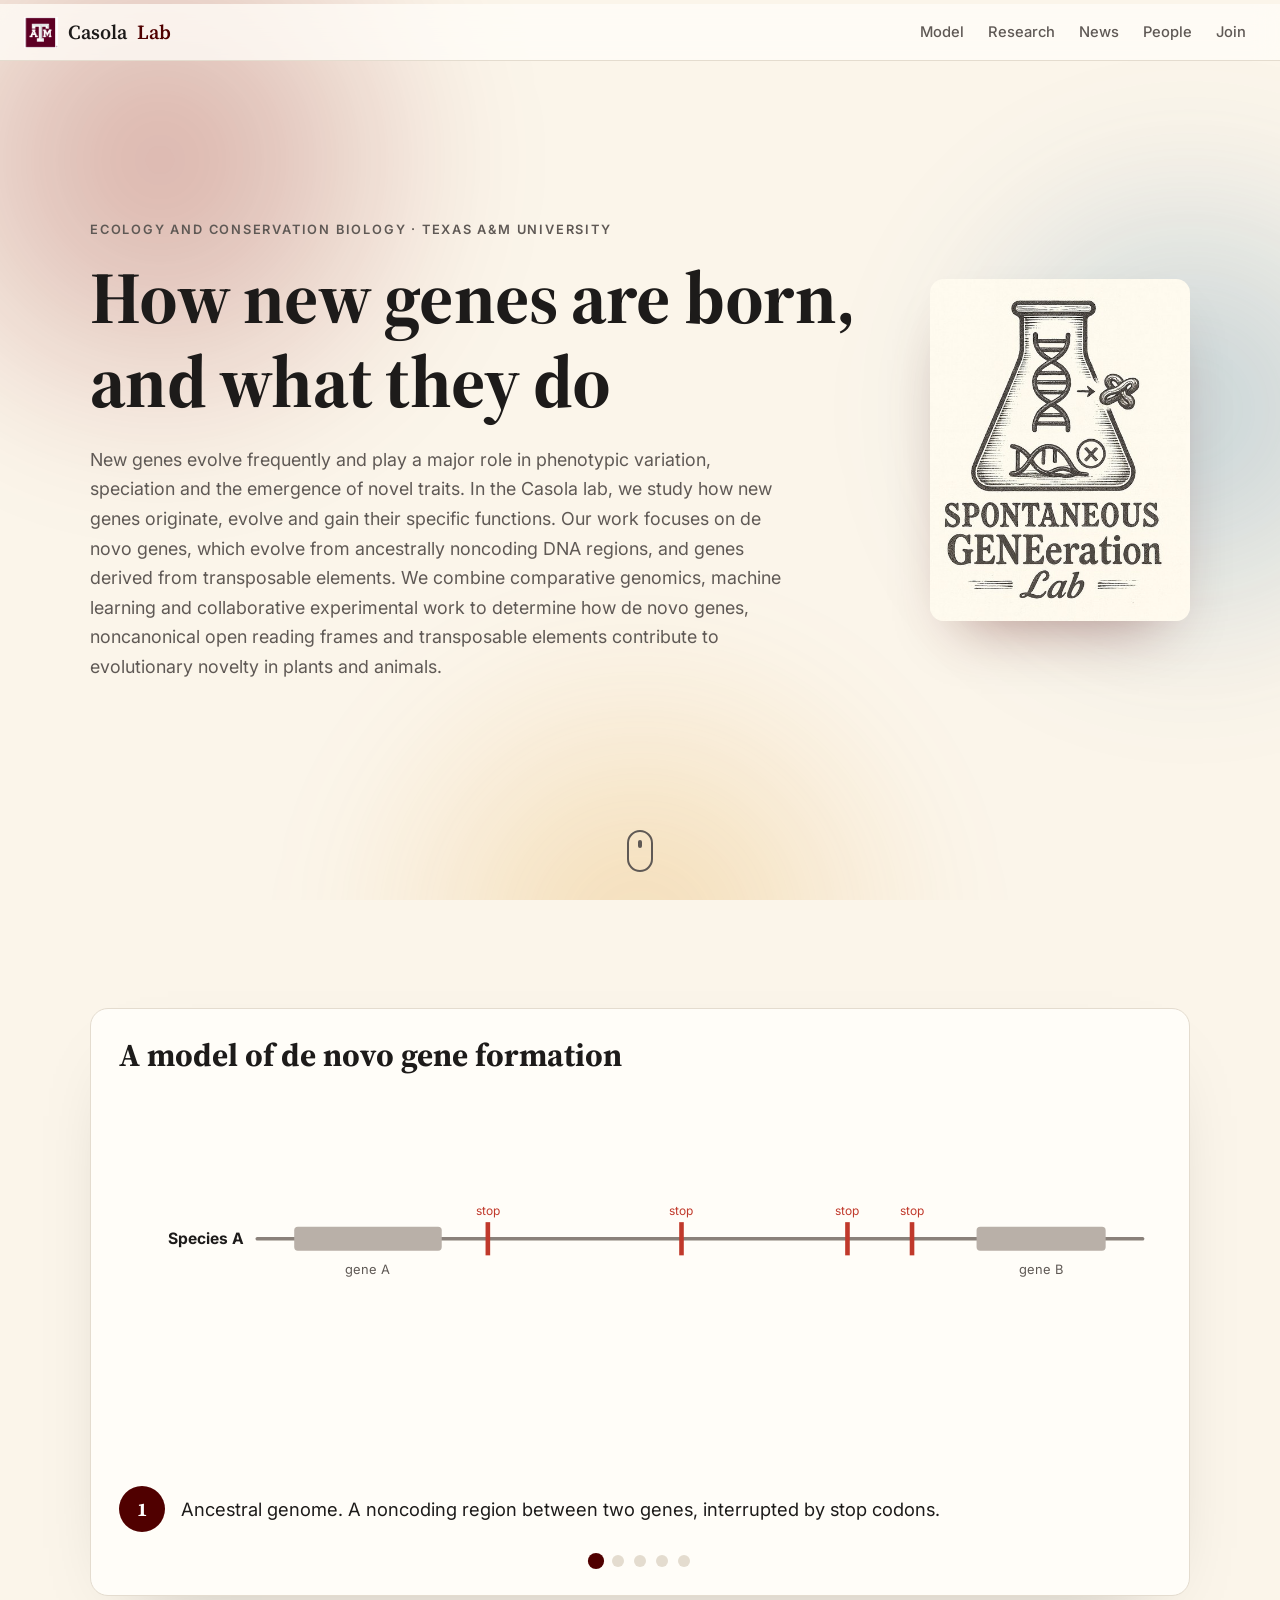
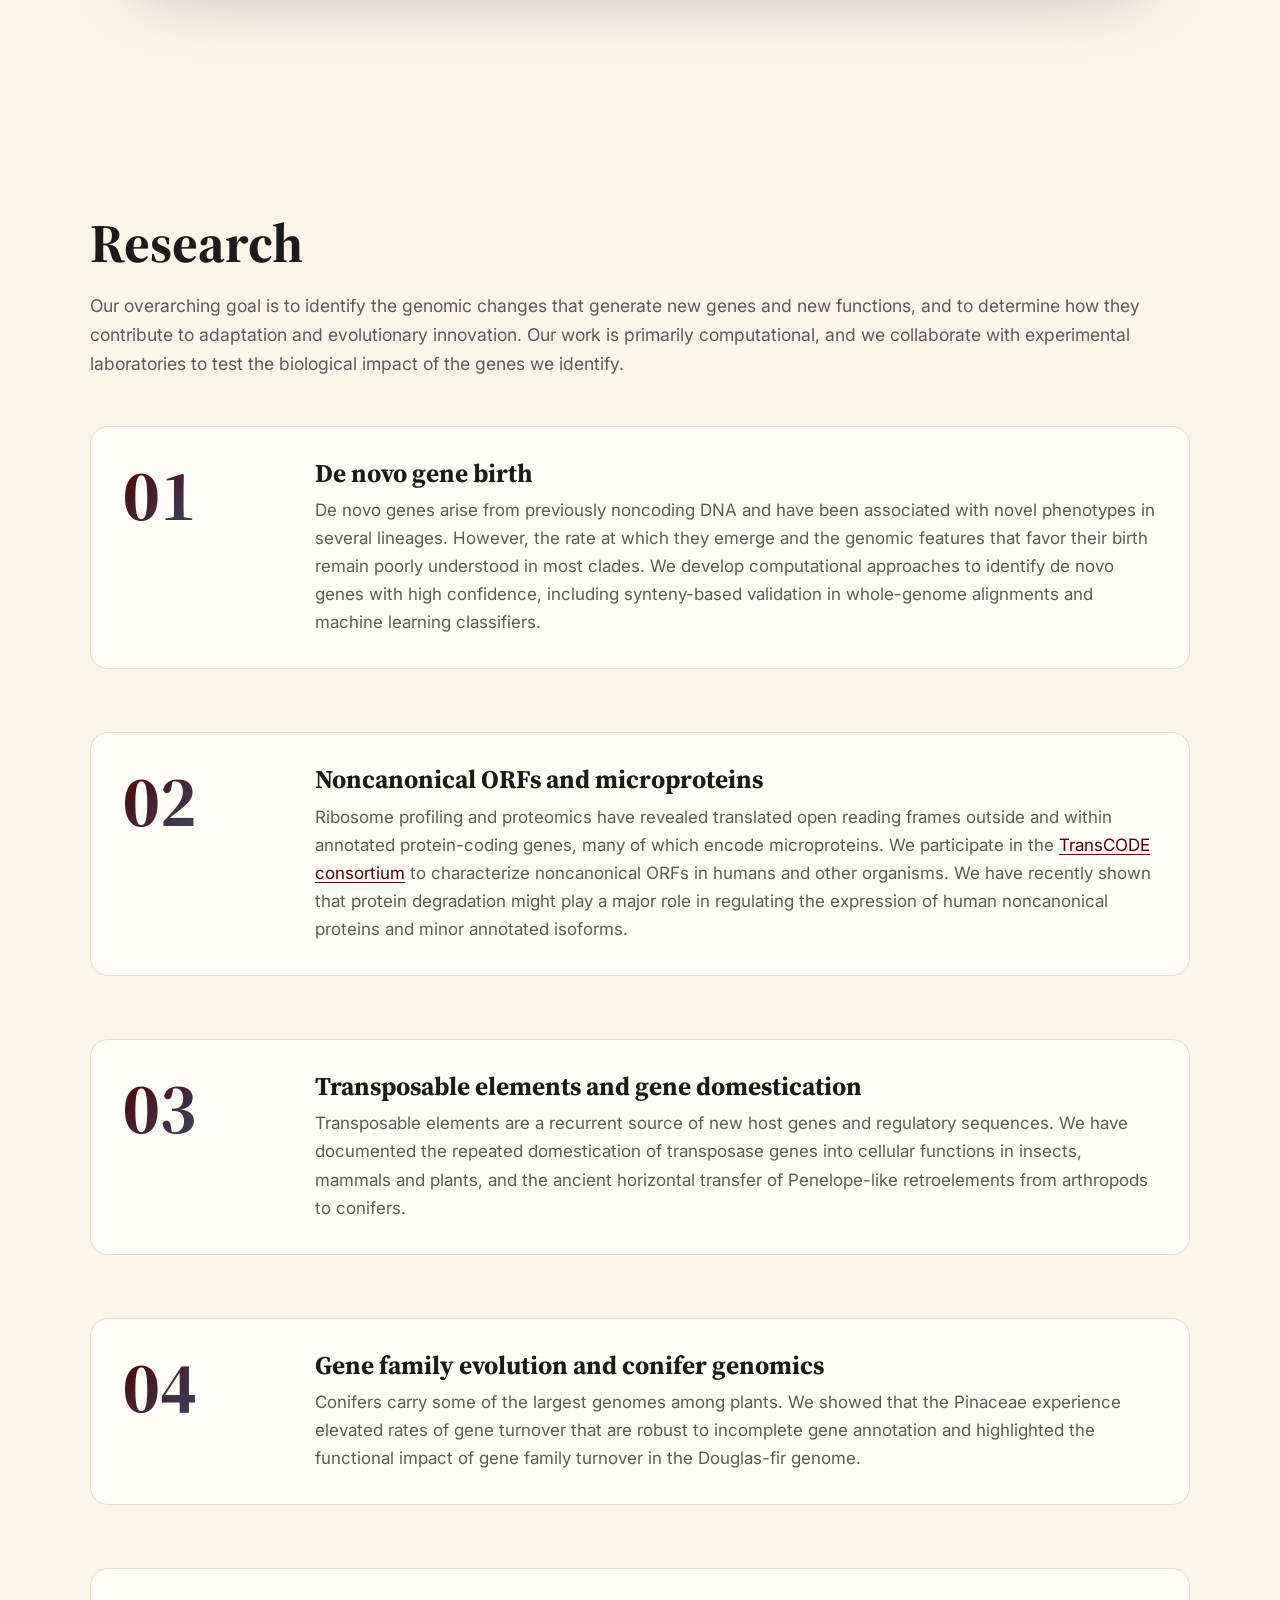
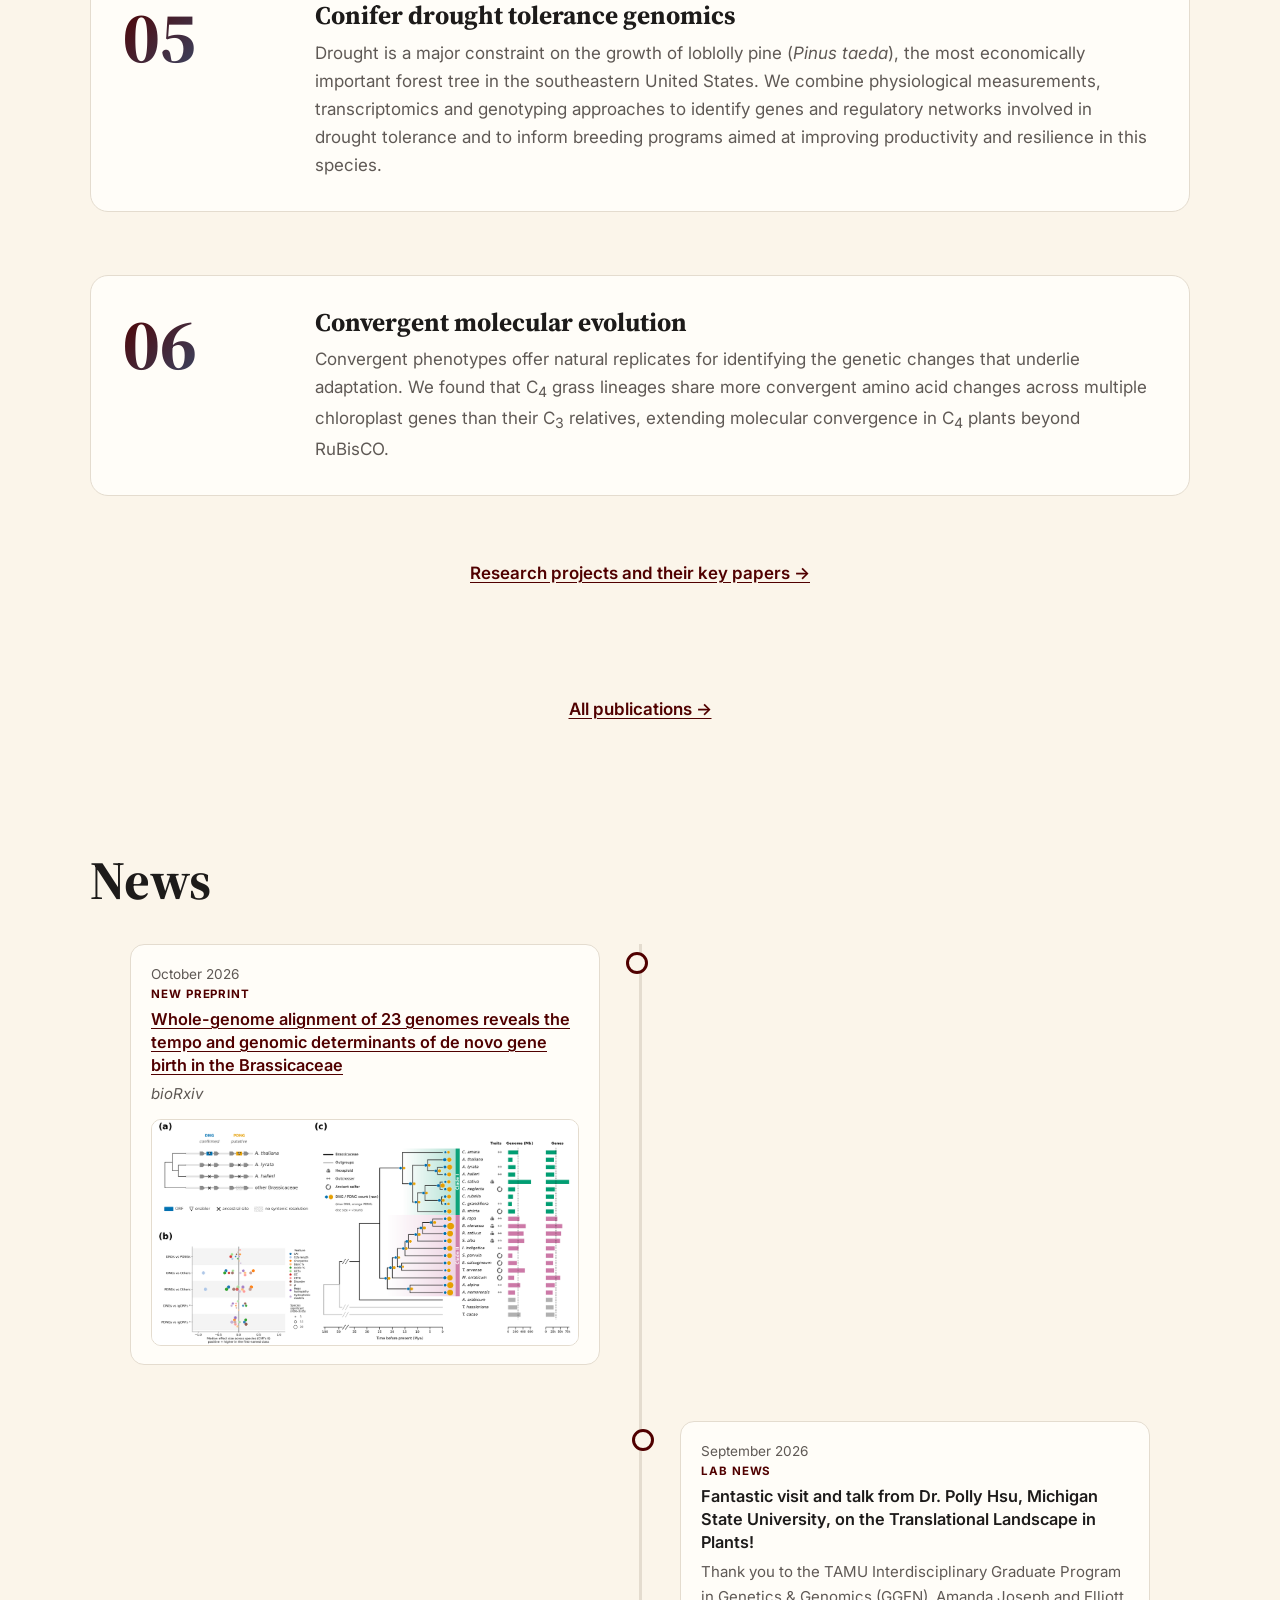
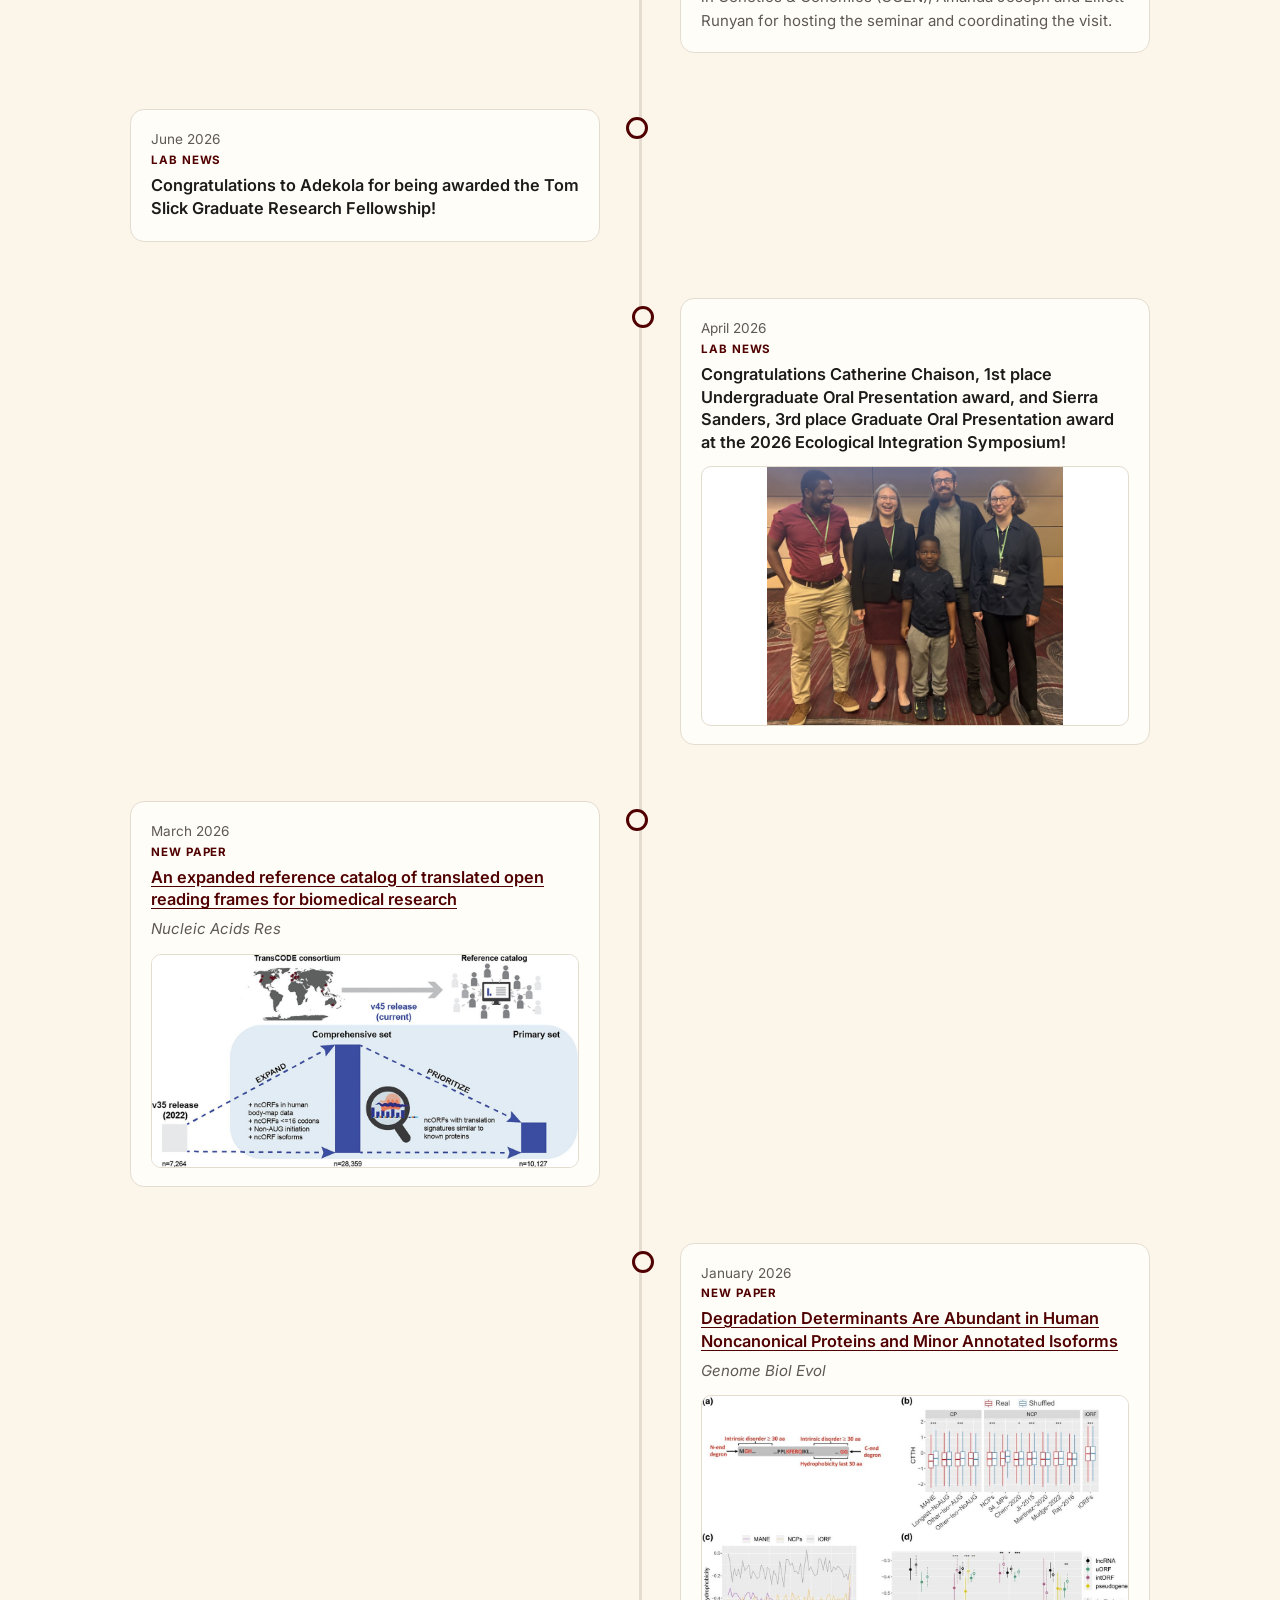
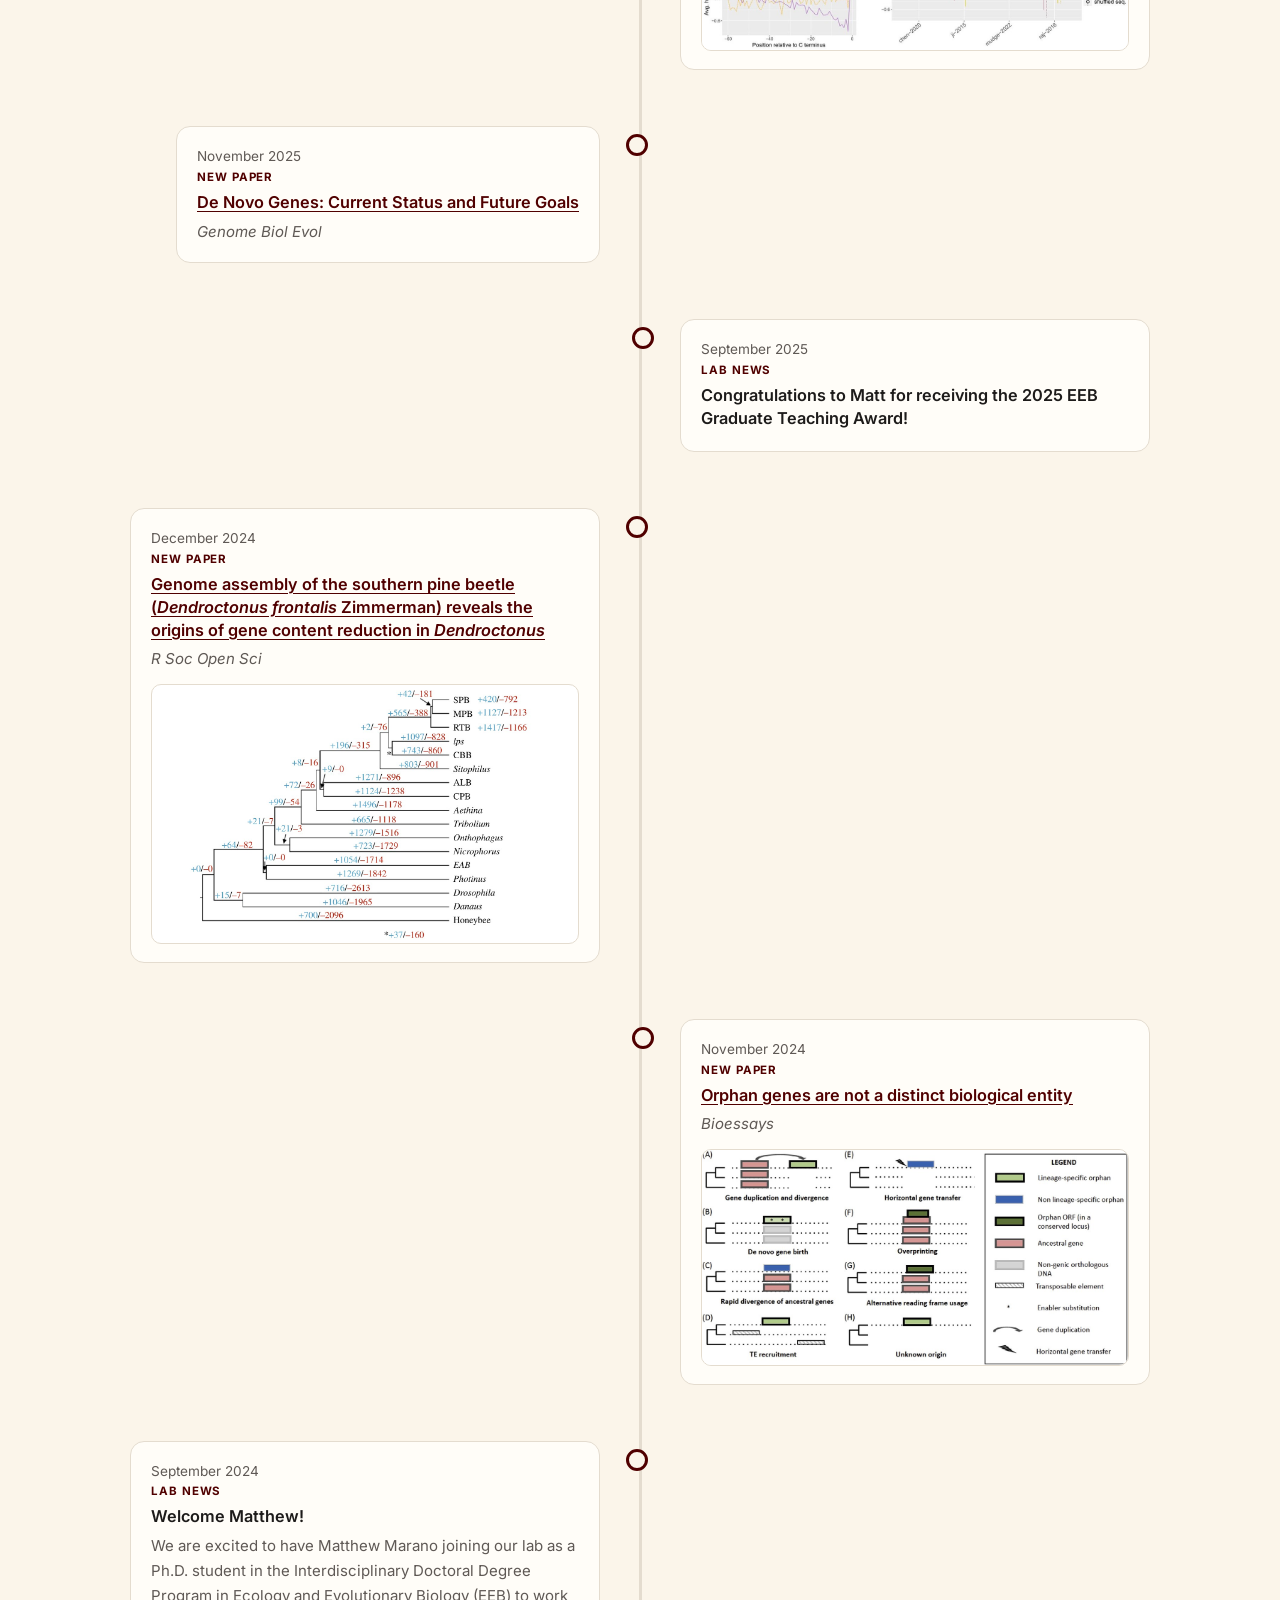
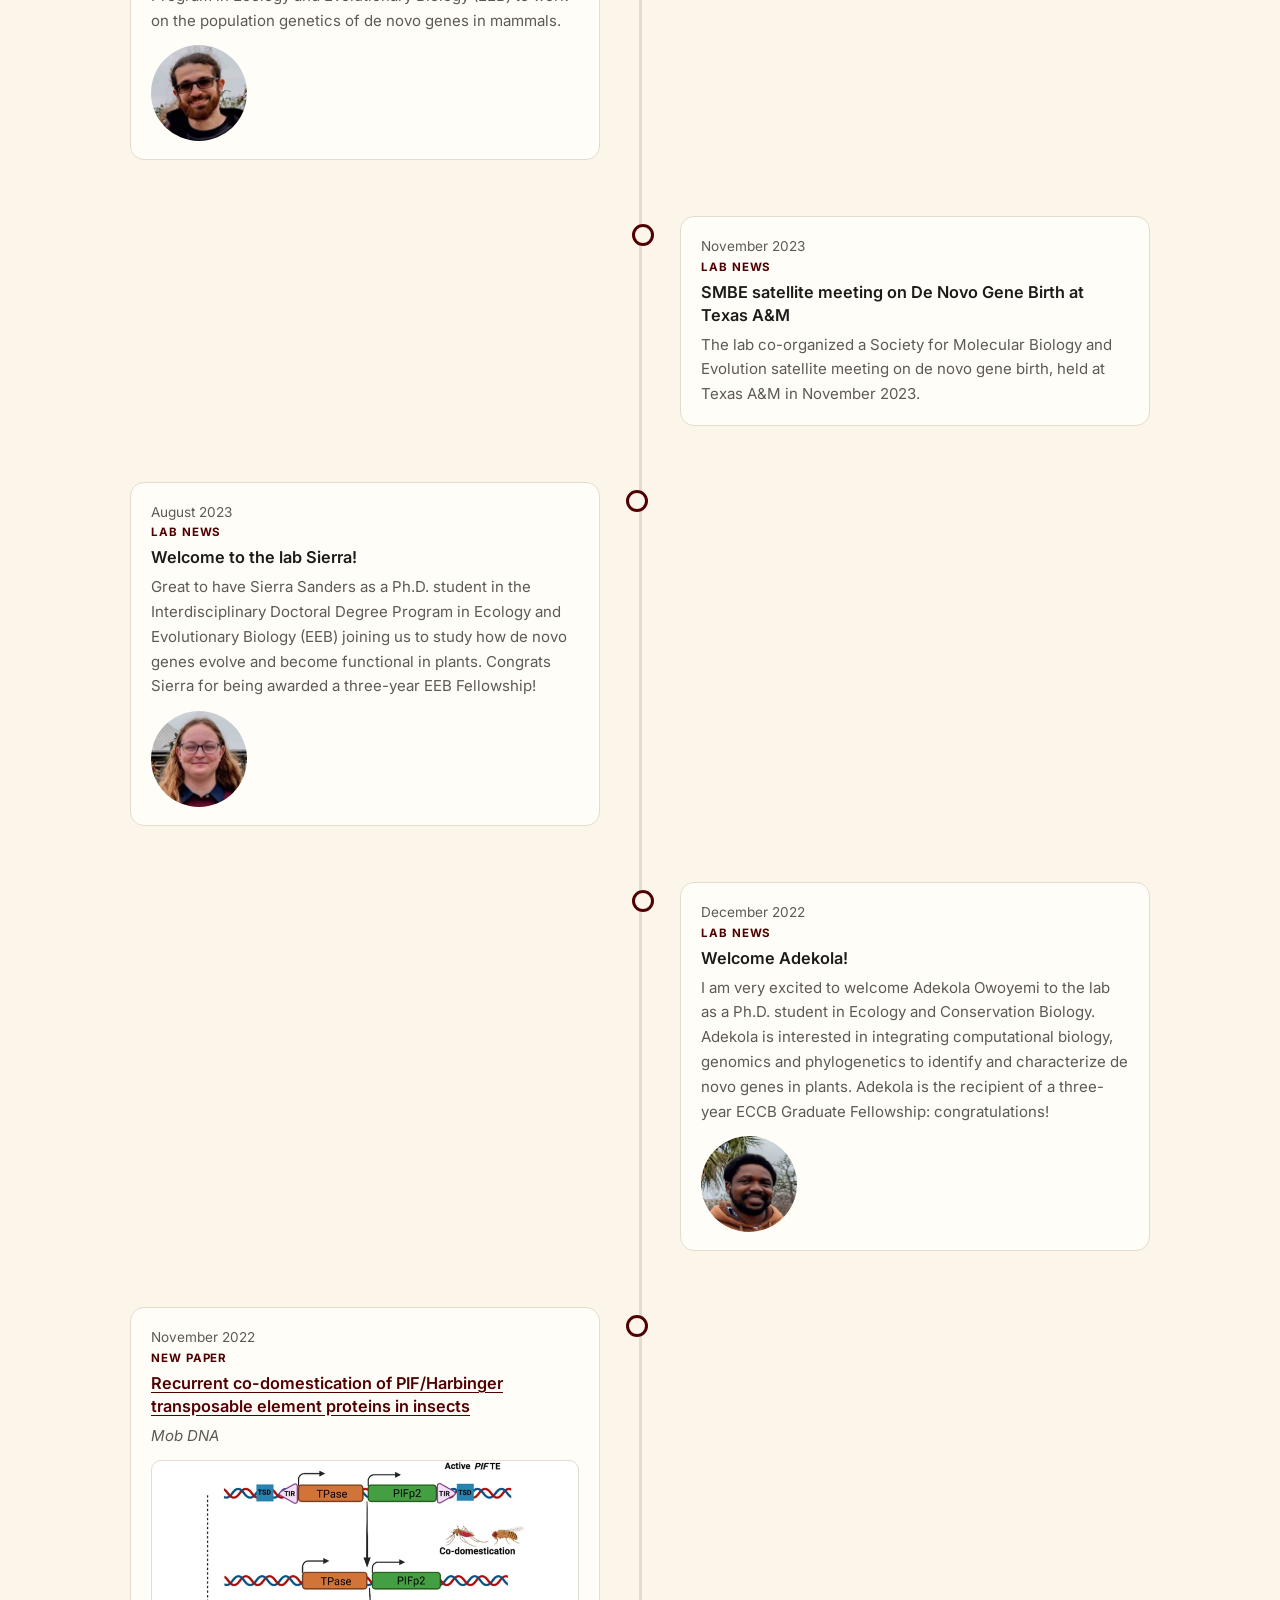
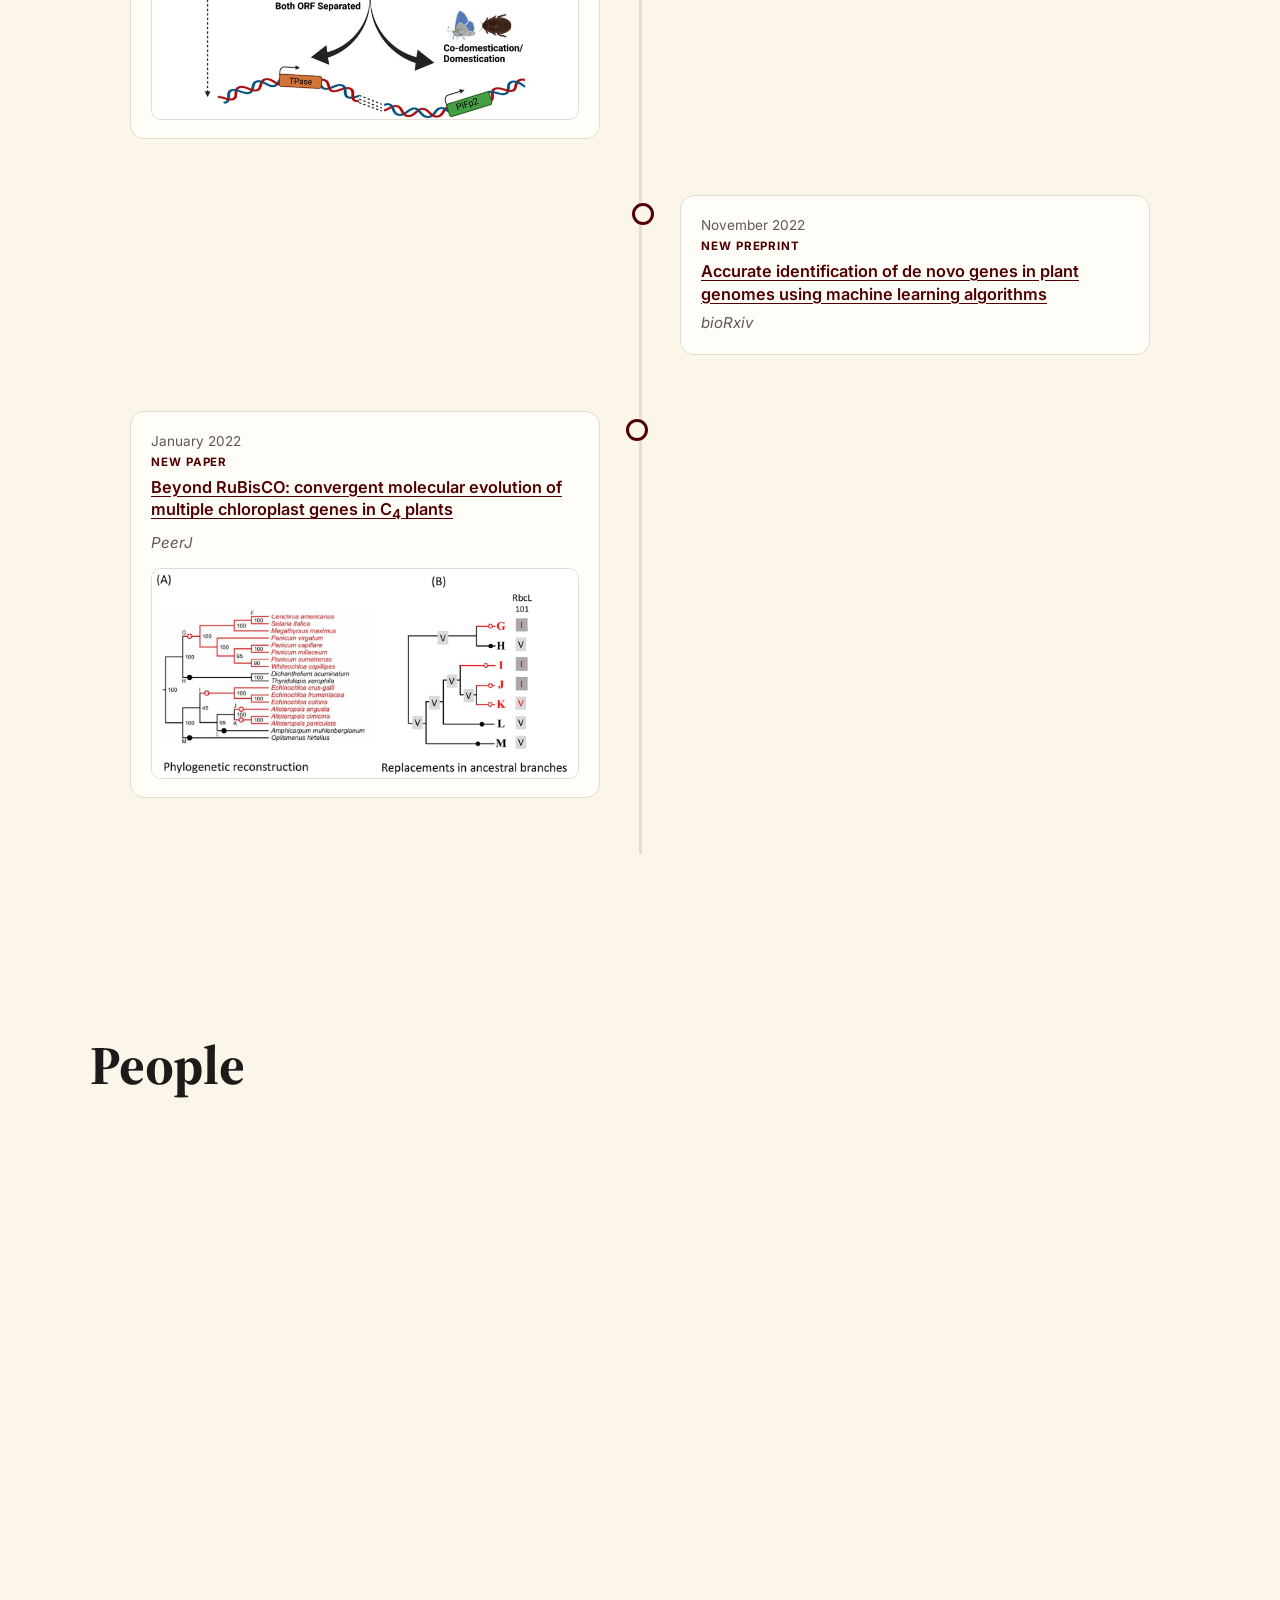
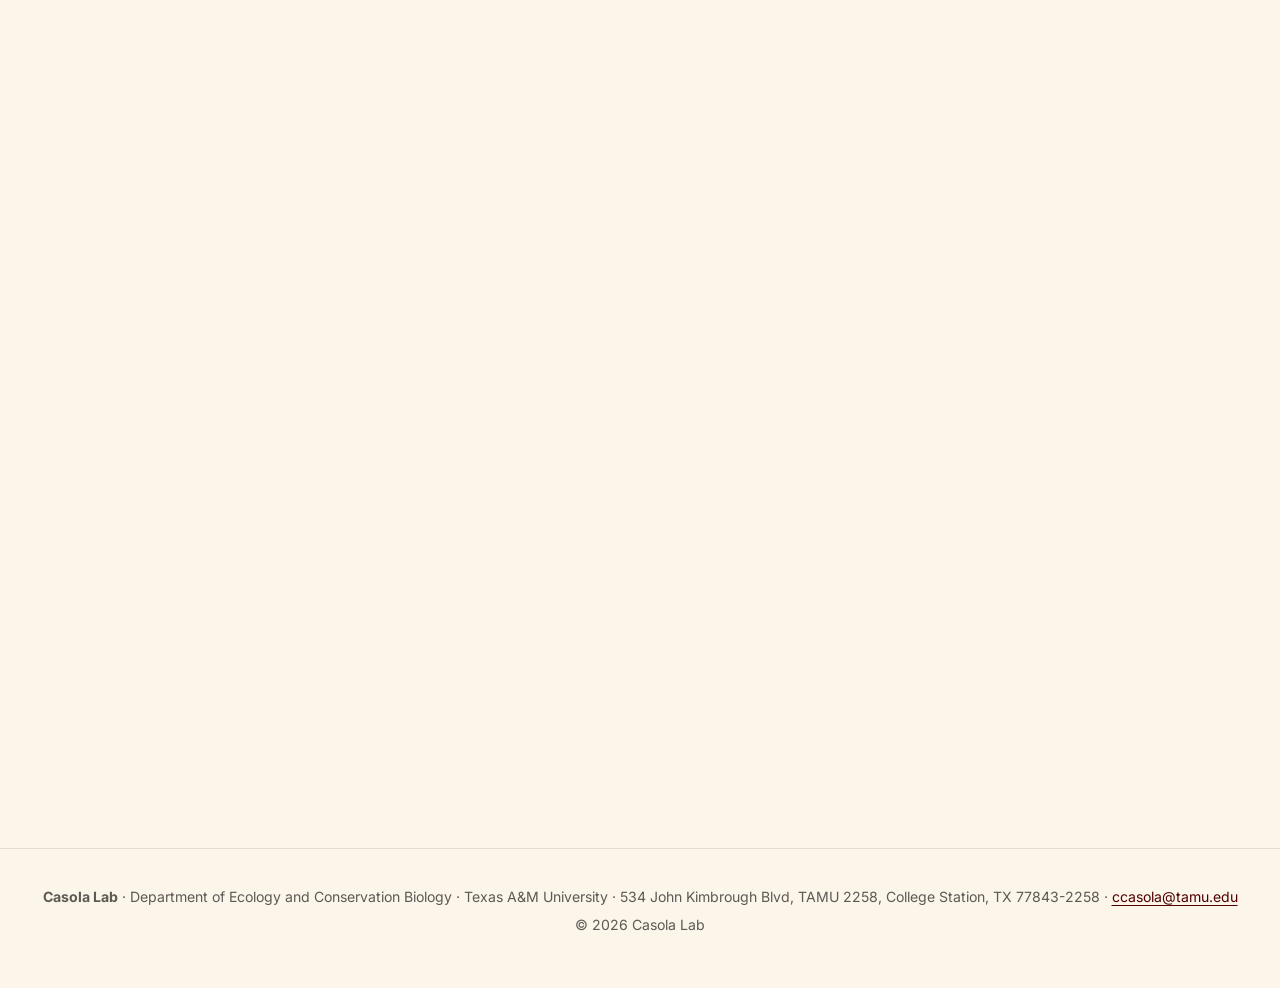
==== index.html @ 2b05ca9d "Casola Lab website" ====
<!doctype html>
<html lang="en">
<head>
<meta charset="utf-8">
<meta name="viewport" content="width=device-width, initial-scale=1">
<title>Casola Lab</title>
<meta name="description" content="The Casola Lab at Texas A&amp;M University studies how new genes originate, evolve and gain their functions.">
<link rel="preconnect" href="https://fonts.googleapis.com">
<link rel="preconnect" href="https://fonts.gstatic.com" crossorigin>
<link href="https://fonts.googleapis.com/css2?family=Inter:wght@400;500;600;700&family=Source+Serif+4:opsz,wght@8..60,600;8..60,700&display=swap" rel="stylesheet">
<link rel="stylesheet" href="assets/scroll.css">
</head>
<body>
<div class="progress" aria-hidden="true"><span></span></div>

<header class="bar">
  <a class="brand" href="#top"><img class="brand-logo" src="assets/img/logos/tamu.png" alt="Texas A&amp;M University" width="34" height="34">Casola <span>Lab</span></a>
  <nav>
    <a href="#model">Model</a>
    <a href="#research">Research</a>
    <a href="#news">News</a>
    <a href="#people">People</a>
    <a href="#join">Join</a>
  </nav>
</header>

<section class="hero" id="top">
  <div class="blob b1" data-drift="0.18"></div>
  <div class="blob b2" data-drift="-0.12"></div>
  <div class="blob b3" data-drift="0.08"></div>
  <div class="hero-inner">
    <div class="hero-text" data-fade>
      <p class="eyebrow reveal">Ecology and Conservation Biology · Texas A&amp;M University</p>
      <h1 class="split">How new genes are born, and what they do</h1>
      <p class="lede reveal" style="--d: .9s">New genes evolve frequently and play a major role in phenotypic variation, speciation and the emergence of novel traits. In the Casola lab, we study how new genes originate, evolve and gain their specific functions. Our work focuses on de novo genes, which evolve from ancestrally noncoding DNA regions, and genes derived from transposable elements. We combine comparative genomics, machine learning and collaborative experimental work to determine how de novo genes, noncanonical open reading frames and transposable elements contribute to evolutionary novelty in plants and animals.</p>
    </div>
    <img class="hero-logo reveal" style="--d: .5s" data-parallax="-0.15" src="assets/img/lab_logo.jpg" width="456" height="600" alt="Spontaneous GENEeration Lab logo">
  </div>
  <a class="cue" href="#model" aria-label="Scroll down"><span></span></a>
</section>

<section class="model" id="model">
  <div class="model-card reveal">
    <h2>A model of de novo gene formation</h2>
    <svg id="gene-svg" viewBox="-130 0 1130 420" role="img" aria-label="Animated diagram of de novo gene formation"></svg>
    <div class="caption" aria-live="polite">
      <span class="num" id="step-num">1</span>
      <p id="step-text"></p>
    </div>
    <div class="dots" role="tablist" aria-label="Steps"></div>
  </div>
</section>

<section class="research" id="research">
  <h2 class="section-title reveal">Research</h2>
  <p class="section-lede reveal">Our overarching goal is to identify the genomic changes that generate new genes and new functions, and to determine how they contribute to adaptation and evolutionary innovation. Our work is primarily computational, and we collaborate with experimental laboratories to test the biological impact of the genes we identify.</p>

  <article class="area reveal-side">
    <span class="area-num">01</span>
    <div><h3>De novo gene birth</h3>
    <p>De novo genes arise from previously noncoding DNA and have been associated with novel phenotypes in several lineages. However, the rate at which they emerge and the genomic features that favor their birth remain poorly understood in most clades. We develop computational approaches to identify de novo genes with high confidence, including synteny-based validation in whole-genome alignments and machine learning classifiers.</p></div>
  </article>
  <article class="area reveal-side">
    <span class="area-num">02</span>
    <div><h3>Noncanonical ORFs and microproteins</h3>
    <p>Ribosome profiling and proteomics have revealed translated open reading frames outside and within annotated protein-coding genes, many of which encode microproteins. We participate in the <a href="https://transcodeconsortium.org/">TransCODE consortium</a> to characterize noncanonical ORFs in humans and other organisms. We have recently shown that protein degradation might play a major role in regulating the expression of human noncanonical proteins and minor annotated isoforms.</p></div>
  </article>
  <article class="area reveal-side">
    <span class="area-num">03</span>
    <div><h3>Transposable elements and gene domestication</h3>
    <p>Transposable elements are a recurrent source of new host genes and regulatory sequences. We have documented the repeated domestication of transposase genes into cellular functions in insects, mammals and plants, and the ancient horizontal transfer of Penelope-like retroelements from arthropods to conifers.</p></div>
  </article>
  <article class="area reveal-side">
    <span class="area-num">04</span>
    <div><h3>Gene family evolution and conifer genomics</h3>
    <p>Conifers carry some of the largest genomes among plants. We showed that the Pinaceae experience elevated rates of gene turnover that are robust to incomplete gene annotation and highlighted the functional impact of gene family turnover in the Douglas-fir genome.</p></div>
  </article>
  <article class="area reveal-side">
    <span class="area-num">05</span>
    <div><h3>Conifer drought tolerance genomics</h3>
    <p>Drought is a major constraint on the growth of loblolly pine (<i>Pinus taeda</i>), the most economically important forest tree in the southeastern United States. We combine physiological measurements, transcriptomics and genotyping approaches to identify genes and regulatory networks involved in drought tolerance and to inform breeding programs aimed at improving productivity and resilience in this species.</p></div>
  </article>
  <article class="area reveal-side">
    <span class="area-num">06</span>
    <div><h3>Convergent molecular evolution</h3>
    <p>Convergent phenotypes offer natural replicates for identifying the genetic changes that underlie adaptation. We found that C<sub>4</sub> grass lineages share more convergent amino acid changes across multiple chloroplast genes than their C<sub>3</sub> relatives, extending molecular convergence in C<sub>4</sub> plants beyond RuBisCO.</p></div>
  </article>
  <p class="pubs-link reveal"><a href="research.html">Research projects and their key papers →</a></p>
</section>

<p class="pubs-link reveal"><a href="publications.html">All publications →</a></p>

<section class="news" id="news">
  <h2 class="section-title reveal">News</h2>
  <div class="timeline">
    <div class="spine" aria-hidden="true"><span></span></div>
    <ol id="timeline"></ol>
  </div>
</section>

<section class="people" id="people">
  <h2 class="section-title reveal">People</h2>
  <div class="faces" id="faces"></div>
  <p class="more reveal"><a href="people.html">Alumni and full profiles →</a></p>
</section>

<section class="join" id="join">
  <div class="join-card reveal">
    <h2>Join us</h2>
    <p><strong>We are recruiting for a Ph.D. position!</strong> We welcome inquiries from people who want to study genome evolution with computational approaches. Please email Dr. Casola at <a href="mailto:ccasola@tamu.edu">ccasola@tamu.edu</a> with your CV and a short description of your research interests.</p>
    <p><a href="join.html">Opportunities for graduate students, postdocs and undergraduates →</a></p>
  </div>
  <a class="affil reveal" href="https://eccb.tamu.edu/"><img src="assets/img/logos/eccb.png" alt="Texas A&amp;M University, Department of Ecology &amp; Conservation Biology"></a>
</section>

<footer class="foot">
  <p><strong>Casola Lab</strong> · Department of Ecology and Conservation Biology · Texas A&amp;M University · 534 John Kimbrough Blvd, TAMU 2258, College Station, TX 77843-2258 · <a href="mailto:ccasola@tamu.edu">ccasola@tamu.edu</a></p>
  <p>&copy; <span data-year></span> Casola Lab</p>
</footer>

<script src="data/publications.js"></script>
<script src="data/news.js"></script>
<script src="assets/site.js"></script>
<script src="assets/scroll.js"></script>
</body>
</html>
---- assets/scroll.css ----
:root {
  --bg: #fbf5ea;
  --surface: #fffdf8;
  --text: #1d1b1a;
  --muted: #5f5955;
  --line: #e4dccf;
  --accent: #500000;
  --accent-2: #8c1d1d;
  --accent-soft: #f3e3dc;
  --blue: #2e6f9e;
  --gold: #e08e0b;
  --stop: #c0392b;
  --gene: #b9b0a8;
  --dna: #8a817a;
  --serif: "Source Serif 4", Georgia, serif;
  --sans: "Inter", system-ui, -apple-system, "Segoe UI", sans-serif;
}
@media (prefers-color-scheme: dark) {
  :root {
    --bg: #141211;
    --surface: #1e1b1a;
    --text: #ede8e3;
    --muted: #aba39c;
    --line: #36312d;
    --accent: #e7a6a0;
    --accent-2: #f0bdb6;
    --accent-soft: #3b2523;
    --gene: #5c5550;
    --dna: #8a817a;
  }
}

* { box-sizing: border-box; }
html { scroll-behavior: smooth; -webkit-text-size-adjust: 100%; }
body { margin: 0; background: var(--bg); color: var(--text); font: 17px/1.65 var(--sans); overflow-x: hidden; }
a { color: var(--accent); text-underline-offset: 3px; }
img { max-width: 100%; }
h1, h2, h3 { font-family: var(--serif); line-height: 1.15; }
section { position: relative; padding: 0 24px; }
@media (max-width: 600px) { section { padding: 0 16px; } body { font-size: 16px; } }

/* progress + bar */
.progress { position: fixed; inset: 0 0 auto 0; height: 4px; z-index: 30; }
.progress span { display: block; height: 100%; width: 100%; transform-origin: 0 50%; transform: scaleX(0);
  background: linear-gradient(90deg, var(--accent), var(--blue), var(--gold)); }
.bar { position: fixed; top: 4px; left: 0; right: 0; z-index: 20; display: flex; align-items: center; justify-content: space-between;
  padding: 10px 24px; background: color-mix(in srgb, var(--surface) 78%, transparent);
  -webkit-backdrop-filter: blur(12px); backdrop-filter: blur(12px); border-bottom: 1px solid var(--line);
  }
.brand { display: flex; align-items: center; gap: 10px; font: 600 1.25rem var(--serif); color: var(--text); text-decoration: none; white-space: nowrap; }
.brand-logo { width: 34px; height: auto; display: block; }
.brand span { color: var(--accent); }
.bar nav { display: flex; gap: 4px; flex-wrap: wrap; justify-content: flex-end; }
.bar nav a { color: var(--muted); text-decoration: none; font-size: .92rem; font-weight: 500; padding: 6px 10px; border-radius: 999px; }
.bar nav a:hover, .bar nav a.active { color: var(--accent); background: var(--accent-soft); }
@media (max-width: 760px) {
  .bar { padding: 8px 12px; gap: 10px; }
  .bar nav { flex-wrap: nowrap; overflow-x: auto; scrollbar-width: none; }
  .bar nav::-webkit-scrollbar { display: none; }
  .bar nav a { padding: 6px 8px; font-size: .85rem; }
  .brand-logo { width: 28px; }
}

/* hero */
.hero { min-height: 100vh; display: grid; place-items: center; overflow: hidden; padding-top: 80px; padding-bottom: 80px; }
.blob { position: absolute; border-radius: 50%; filter: blur(60px); opacity: .55; pointer-events: none; will-change: transform; }
.b1 { width: 55vw; height: 55vw; left: -15vw; top: -15vw; background: radial-gradient(circle, rgba(128,0,0,.55), transparent 65%); }
.b2 { width: 50vw; height: 50vw; right: -18vw; top: 10vh; background: radial-gradient(circle, rgba(46,111,158,.5), transparent 65%); }
.b3 { width: 60vw; height: 45vw; left: 20vw; bottom: -25vw; background: radial-gradient(circle, rgba(224,142,11,.45), transparent 65%); }
@media (prefers-color-scheme: dark) { .blob { opacity: .35; } }
.hero-inner { position: relative; max-width: 1100px; width: 100%; display: grid; grid-template-columns: 1fr 260px; gap: 56px; align-items: center; }
@media (max-width: 800px) { .hero-inner { grid-template-columns: 1fr; gap: 24px; } .hero-logo { order: -1; width: 170px; } }
.eyebrow { font-size: .8rem; letter-spacing: .14em; text-transform: uppercase; color: var(--muted); font-weight: 600; margin: 0 0 1rem; }
.hero h1 { font-size: clamp(2.4rem, 6.5vw, 4.6rem); margin: 0 0 1.25rem; font-weight: 700; letter-spacing: -.01em; }
.split .w { display: inline-block; opacity: 0; transform: translateY(.6em) rotate(4deg); transition: opacity .7s ease, transform .9s cubic-bezier(.2,.8,.2,1); transition-delay: calc(var(--i) * 70ms + .15s); }
.split.in .w { opacity: 1; transform: none; }
.lede { font-size: 1.12rem; color: var(--muted); max-width: 44rem; margin: 0; }
.hero-logo { width: 100%; height: auto; border-radius: 14px; box-shadow: 0 30px 60px -30px rgba(80,0,0,.45); will-change: transform; }
.cue { position: absolute; bottom: 28px; left: 50%; width: 26px; height: 42px; margin-left: -13px; border: 2px solid var(--muted); border-radius: 14px; }
.cue span { position: absolute; left: 50%; top: 8px; width: 4px; height: 8px; margin-left: -2px; border-radius: 2px; background: var(--muted); animation: cue 1.6s infinite; }
@keyframes cue { 0% { opacity: 0; transform: translateY(0); } 40% { opacity: 1; } 100% { opacity: 0; transform: translateY(14px); } }

/* generic reveals */
.reveal { opacity: 0; transform: translateY(40px); transition: opacity .9s ease, transform 1s cubic-bezier(.2,.8,.2,1); transition-delay: var(--d, 0s); }
.reveal.in { opacity: 1; transform: none; }
.reveal-side { opacity: 0; transition: opacity .9s ease, transform 1.1s cubic-bezier(.2,.8,.2,1); }
.reveal-side:nth-of-type(odd) { transform: translateX(-80px); }
.reveal-side:nth-of-type(even) { transform: translateX(80px); }
.reveal-side.in { opacity: 1; transform: none; }

.section-title { font-size: clamp(2rem, 5vw, 3.4rem); max-width: 1100px; margin: 0 auto 1rem; }
.section-lede { max-width: 1100px; margin: 0 auto 3rem; color: var(--muted); font-size: 1.1rem; }

/* gene-birth model (plays on its own) */
.model { padding-top: 12vh; padding-bottom: 6vh; }
.model-card { max-width: 1100px; margin: 0 auto; background: var(--surface); border: 1px solid var(--line); border-radius: 18px;
  padding: 28px; box-shadow: 0 30px 80px -50px rgba(0,0,0,.35); }
.model-card h2 { font-size: clamp(1.4rem, 2.6vw, 2rem); margin: 0 0 8px; }
#gene-svg { width: 100%; height: auto; display: block; }
.caption { display: flex; align-items: center; gap: 16px; min-height: 64px; margin-top: 8px; }
.caption p { margin: 0; font-size: 1.15rem; }
.num { flex: none; width: 46px; height: 46px; border-radius: 50%; display: grid; place-items: center; font: 700 1.2rem var(--serif); color: #fff; background: var(--accent); }
@media (prefers-color-scheme: dark) { .num { color: #1e1b1a; } }
.dots { display: flex; gap: 10px; justify-content: center; margin-top: 14px; }
.dots button { width: 12px; height: 12px; padding: 0; border-radius: 50%; border: 0; background: var(--line); cursor: pointer; transition: transform .3s, background .3s; }
.dots button.on { background: var(--accent); transform: scale(1.35); }
@media (max-width: 600px) { .model-card { padding: 16px; } .caption p { font-size: 1rem; } }

/* svg parts */
#gene-svg text { font-family: var(--sans); fill: var(--muted); }
#gene-svg .bb { stroke: var(--dna); stroke-width: 4; stroke-linecap: round; }
#gene-svg .gene { fill: var(--gene); }
#gene-svg .stop line { stroke: var(--stop); stroke-width: 5; }
#gene-svg .stop text { fill: var(--stop); font-size: 13px; }
#gene-svg .sp { font-weight: 700; fill: var(--text); font-size: 17px; }
#gene-svg .rna { fill: none; stroke: var(--blue); stroke-width: 3.5; }
#gene-svg .star { fill: var(--gold); stroke: var(--surface); stroke-width: 1.5; }
#gene-svg .orf { fill: var(--accent); }
#gene-svg .bead { fill: var(--accent); stroke: var(--surface); stroke-width: 1.5; }
#gene-svg .chain { stroke: var(--accent); stroke-width: 2; fill: none; opacity: .6; }
#gene-svg .lbl-accent { fill: var(--accent); font-weight: 700; }
#gene-svg .lbl-blue { fill: var(--blue); }
#gene-svg .guide { stroke: var(--dna); stroke-dasharray: 3 5; }
#gene-svg [data-from] { opacity: 0; transition: opacity .6s ease, transform .6s cubic-bezier(.2,.8,.2,1); }
#gene-svg [data-from].on { opacity: 1; }
#gene-svg .pop { transform-box: fill-box; transform-origin: center; transform: scale(0); }
#gene-svg .pop.on { transform: scale(1); }
#gene-svg .orf { opacity: 0; transition: opacity .8s ease; }
#gene-svg .orf.on { opacity: .35; }
#gene-svg .orf.solid { opacity: 1; }
#gene-svg .draw { stroke-dasharray: 520; stroke-dashoffset: 520; transition: stroke-dashoffset 1.4s ease, opacity .3s; }
#gene-svg .draw.on { stroke-dashoffset: 0; }
#gene-svg .speciesB { transform: translateY(40px); }
#gene-svg .speciesB.on { transform: none; }

/* research */
.research { padding-top: 18vh; padding-bottom: 8vh; }
.area { max-width: 1100px; margin: 0 auto 7vh; display: grid; grid-template-columns: 160px 1fr; gap: 32px; align-items: start;
  background: var(--surface); border: 1px solid var(--line); border-radius: 18px; padding: 32px; }
.area-num { font: 700 4.5rem/1 var(--serif); background: linear-gradient(135deg, var(--accent), var(--blue)); -webkit-background-clip: text; background-clip: text; color: transparent; }
.area h3 { font-size: 1.6rem; margin: 0 0 .5rem; }
.area p { margin: 0; color: var(--muted); }
@media (max-width: 700px) { .area { grid-template-columns: 1fr; gap: 6px; padding: 22px; } .area-num { font-size: 3rem; } }

/* publications link */
.pubs-link { text-align: center; font-weight: 600; margin: 0 0 4vh; }

/* news timeline */
.news { padding-top: 10vh; padding-bottom: 10vh; }
.timeline { position: relative; max-width: 1100px; margin: 2rem auto 0; }
.spine { position: absolute; left: 50%; top: 0; bottom: 0; width: 3px; margin-left: -1.5px; background: var(--line); }
.spine span { display: block; width: 100%; height: 100%; transform-origin: 50% 0; transform: scaleY(0); background: linear-gradient(var(--accent), var(--blue), var(--gold)); }
#timeline { list-style: none; margin: 0; padding: 0; }
.t-item { position: relative; width: 50%; padding: 0 40px 56px; }
.t-item:nth-child(odd) { margin-left: 0; text-align: right; }
.t-item:nth-child(even) { margin-left: 50%; }
.t-item::before { content: ""; position: absolute; top: 8px; width: 16px; height: 16px; border-radius: 50%; background: var(--bg); border: 3px solid var(--accent);
  transform: scale(0); transition: transform .5s .2s cubic-bezier(.3,1.6,.5,1); }
.t-item:nth-child(odd)::before { right: -8px; }
.t-item:nth-child(even)::before { left: -8px; }
.t-item.in::before { transform: scale(1); }
.t-card { display: inline-block; text-align: left; background: var(--surface); border: 1px solid var(--line); border-radius: 14px; padding: 18px 20px; max-width: 480px;
  opacity: 0; transition: opacity .8s ease, transform 1s cubic-bezier(.2,.8,.2,1); }
.t-item:nth-child(odd) .t-card { transform: translateX(-60px) rotate(-2deg); }
.t-item:nth-child(even) .t-card { transform: translateX(60px) rotate(2deg); }
.t-item.in .t-card { opacity: 1; transform: none; }
.t-date { font-size: .85rem; color: var(--muted); }
.t-kicker { font-size: .72rem; letter-spacing: .08em; text-transform: uppercase; font-weight: 700; color: var(--accent); }
.t-card h3 { font: 600 1.02rem/1.4 var(--sans); margin: 4px 0; }
.t-card p { margin: 6px 0 0; color: var(--muted); font-size: .94rem; }
.t-card img { display: block; width: 100%; max-height: 260px; object-fit: contain; background: #fff; border-radius: 10px; margin-top: 12px; border: 1px solid var(--line); }
.t-card img.photo { width: 96px; height: 96px; object-fit: cover; border-radius: 50%; border: 0; }
@media (max-width: 760px) {
  .spine { left: 10px; }
  .t-item, .t-item:nth-child(even) { width: 100%; margin-left: 0; padding: 0 0 40px 36px; text-align: left; }
  .t-item:nth-child(odd)::before, .t-item:nth-child(even)::before { left: 3px; right: auto; }
  .t-item:nth-child(odd) .t-card, .t-item:nth-child(even) .t-card { transform: translateX(40px); }
}

/* people */
.people { padding-top: 10vh; padding-bottom: 6vh; }
.faces { max-width: 1100px; margin: 2rem auto 0; display: grid; grid-template-columns: repeat(auto-fill, minmax(170px, 1fr)); gap: 28px; }
.face { text-align: center; opacity: 0; transform: translateY(50px) scale(.85); transition: opacity .7s ease, transform .8s cubic-bezier(.3,1.4,.5,1); transition-delay: calc(var(--i) * 80ms); }
.face.in { opacity: 1; transform: none; }
.face .pic { width: 130px; height: 130px; margin: 0 auto 12px; border-radius: 50%; overflow: hidden; display: grid; place-items: center;
  background: linear-gradient(135deg, var(--accent-soft), color-mix(in srgb, var(--blue) 20%, var(--bg))); font: 700 2rem var(--serif); color: var(--accent);
  box-shadow: 0 0 0 4px var(--surface), 0 0 0 6px var(--line); transition: transform .4s ease; }
.face:hover .pic { transform: scale(1.06) rotate(-3deg); }
.face .pic img { width: 100%; height: 100%; object-fit: cover; }
.face h3 { font: 600 1rem var(--sans); margin: 0; }
.face p { margin: 2px 0 0; font-size: .85rem; color: var(--muted); }
.more { max-width: 1100px; margin: 2rem auto 0; text-align: center; font-weight: 600; }

/* join */
.join { padding-top: 10vh; padding-bottom: 8vh; display: grid; justify-items: center; gap: 32px; }
.join-card { max-width: 820px; background: linear-gradient(135deg, var(--accent), #2a0a0a); color: #fff; border-radius: 22px; padding: 40px; }
.join-card h2 { font-size: 2.2rem; margin: 0 0 .75rem; }
.join-card a { color: #ffd9a8; }
.affil { display: block; background: #fff; border: 1px solid var(--line); border-radius: 12px; padding: 16px 24px; }
.affil img { display: block; height: 56px; width: auto; }
.foot { text-align: center; color: var(--muted); font-size: .88rem; padding: 32px 24px 48px; border-top: 1px solid var(--line); }
.foot p { margin: 4px 0; }

@media (prefers-reduced-motion: reduce) {
  html { scroll-behavior: auto; }
  .reveal, .reveal-side, .split .w, .face, .t-card, .t-item::before { opacity: 1 !important; transform: none !important; transition: none !important; }
  .blob, .hero-logo { transform: none !important; }
  .cue span { animation: none; }
}
/* The PI photo is a 4:5 portrait; keep the face, not the shirt, in the circle. */
.face .pic img[src$="casola.jpg"] { object-position: 50% 30%; }
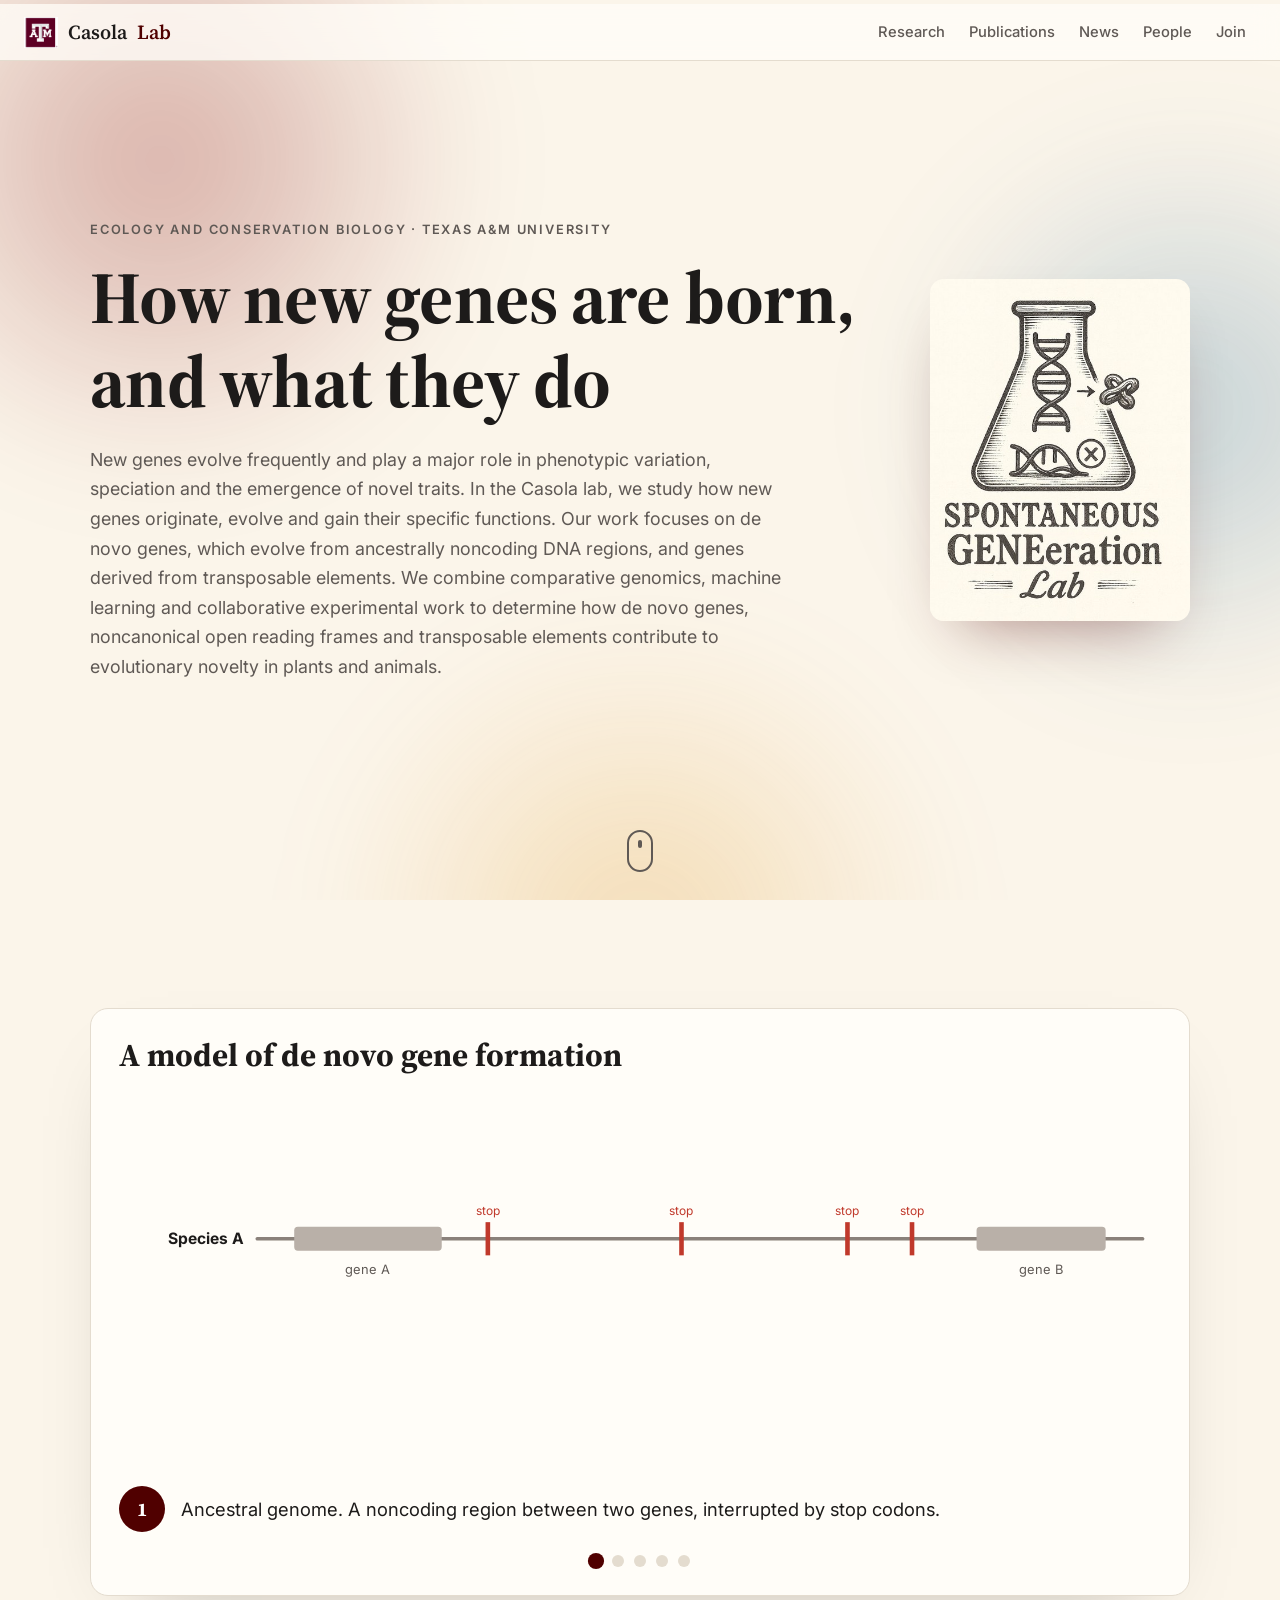
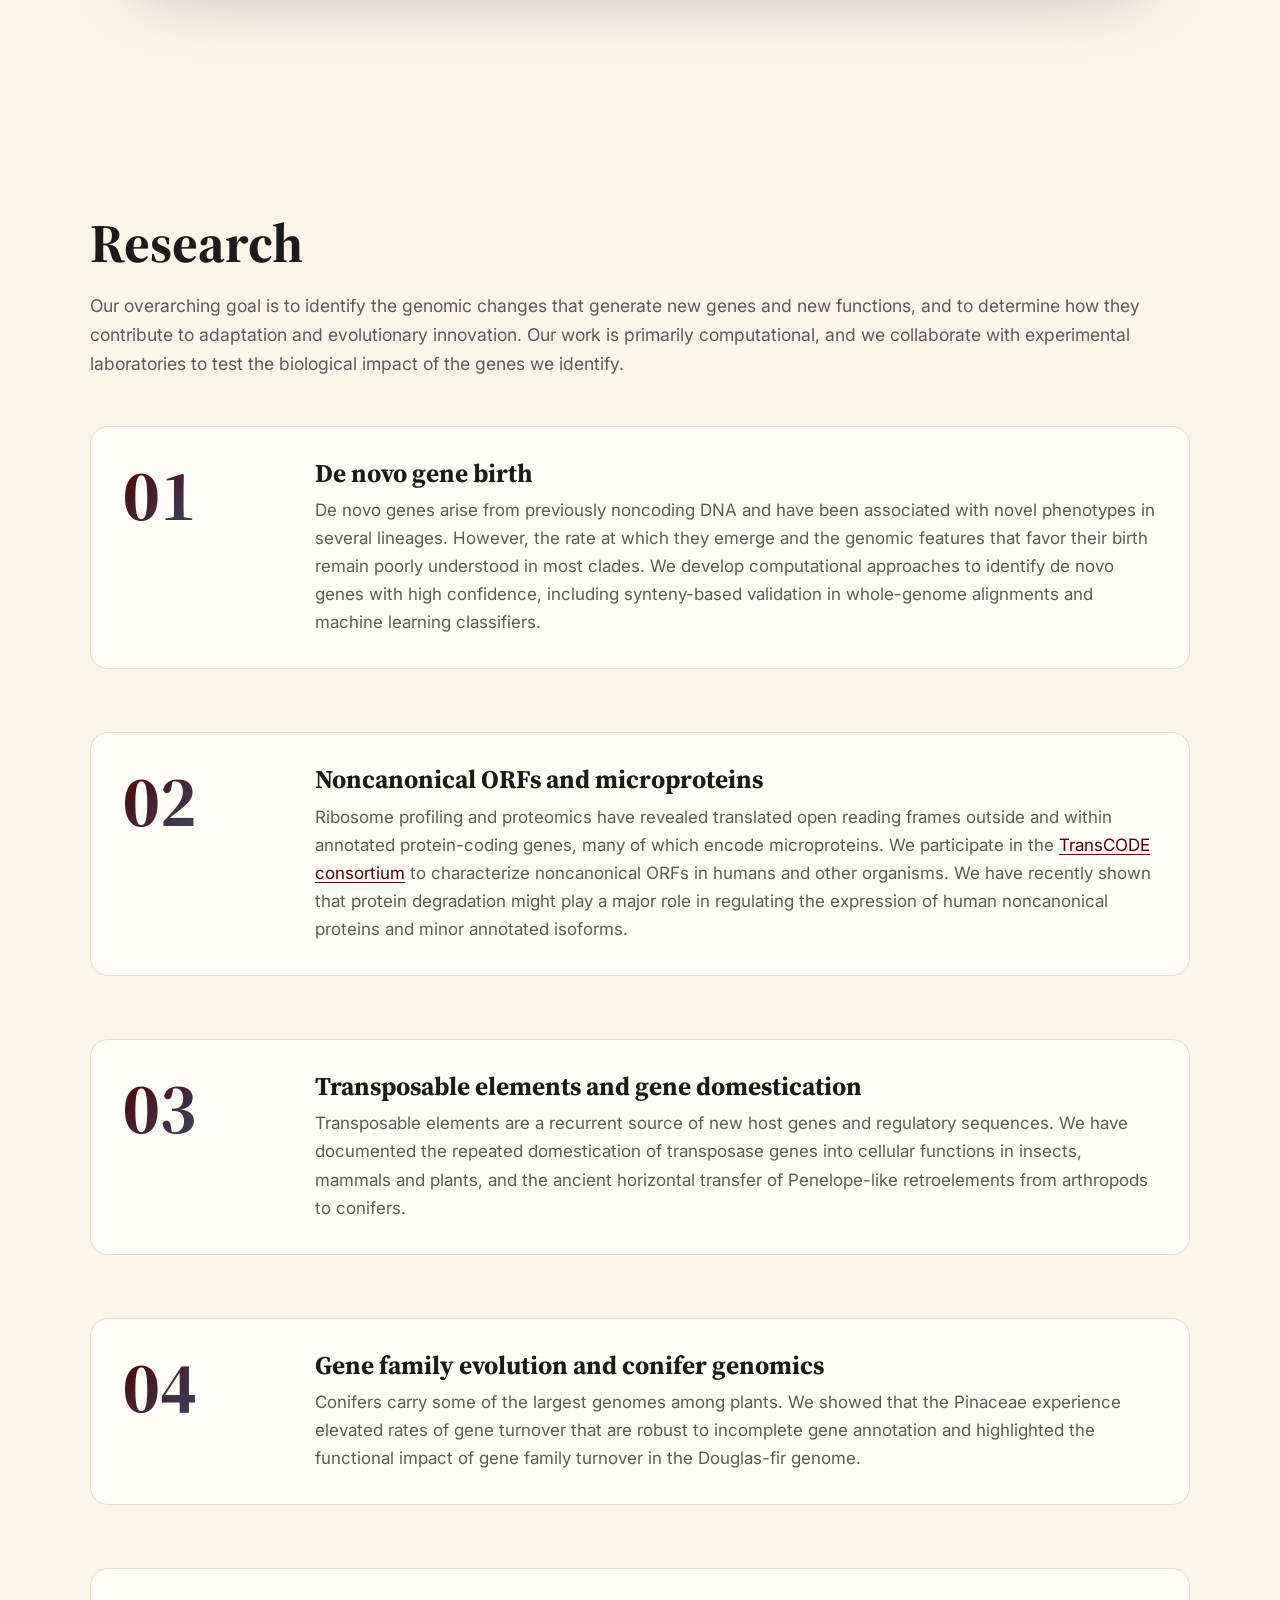
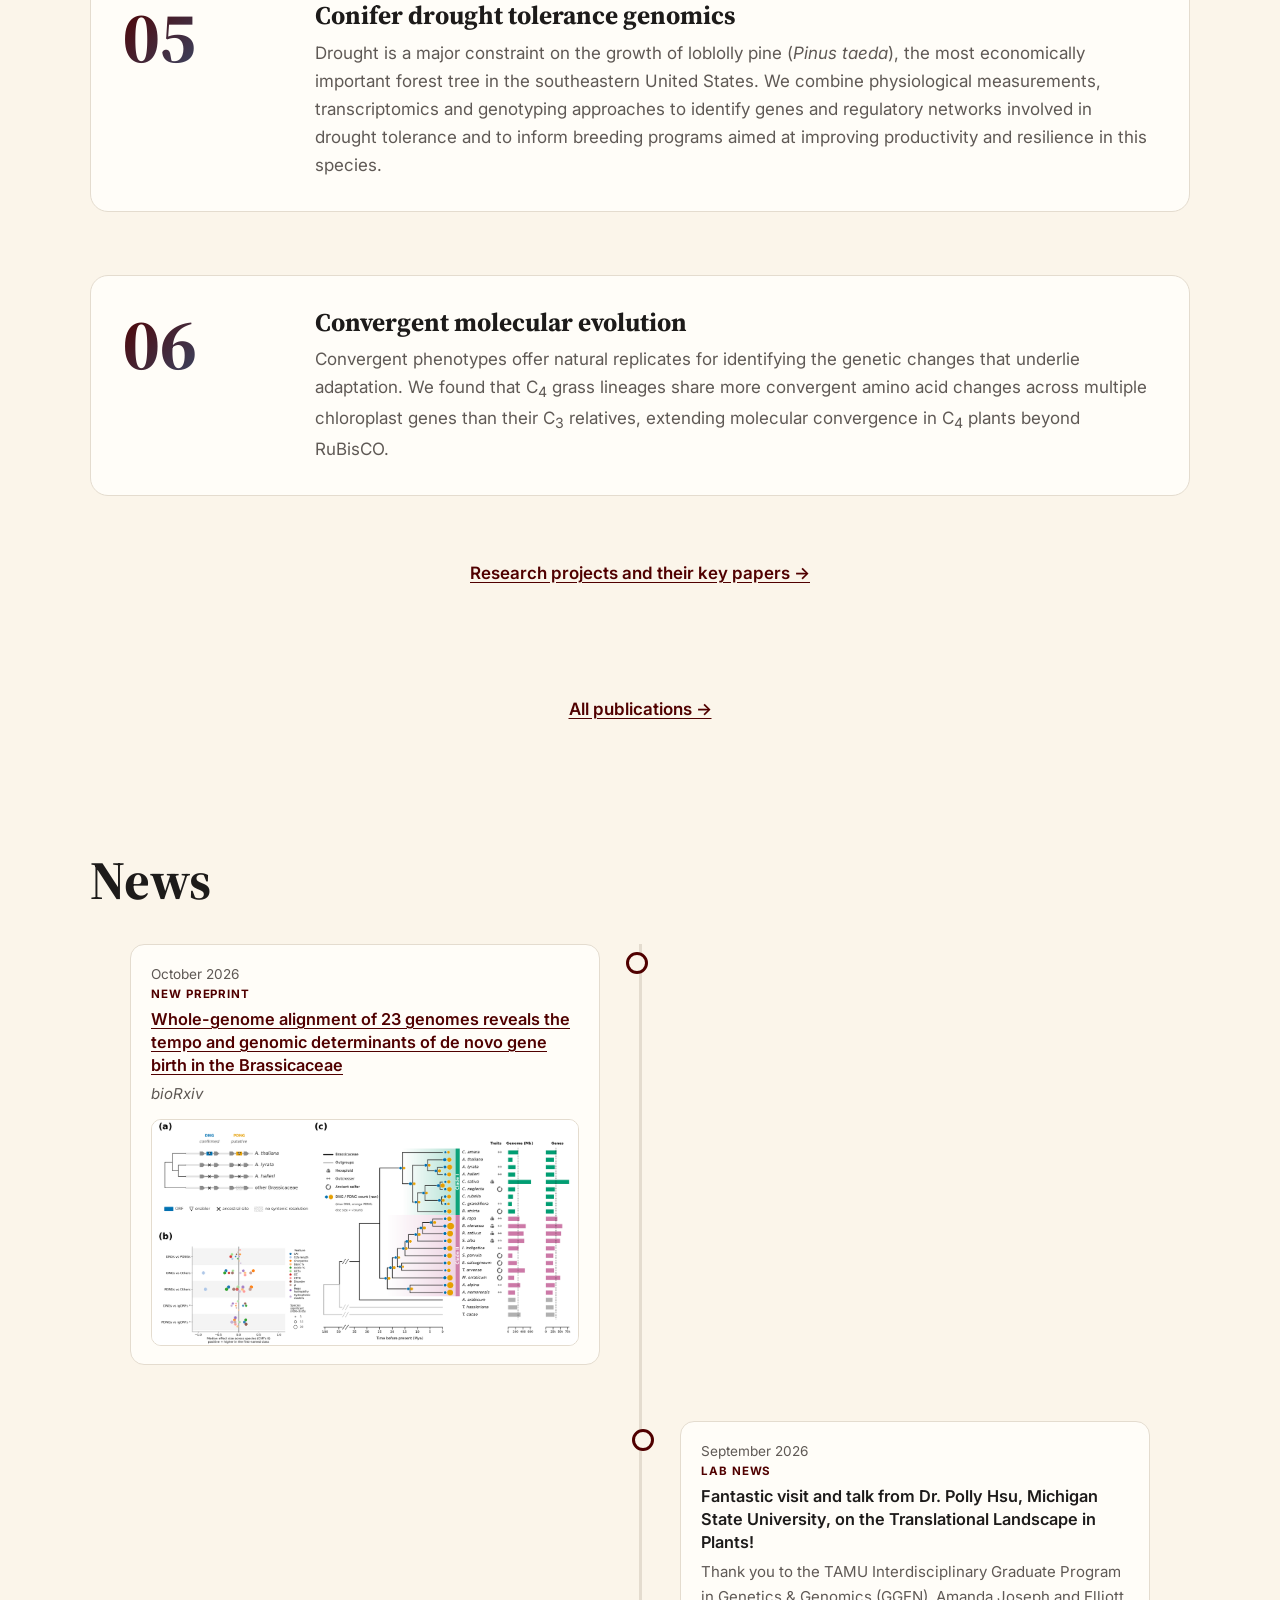
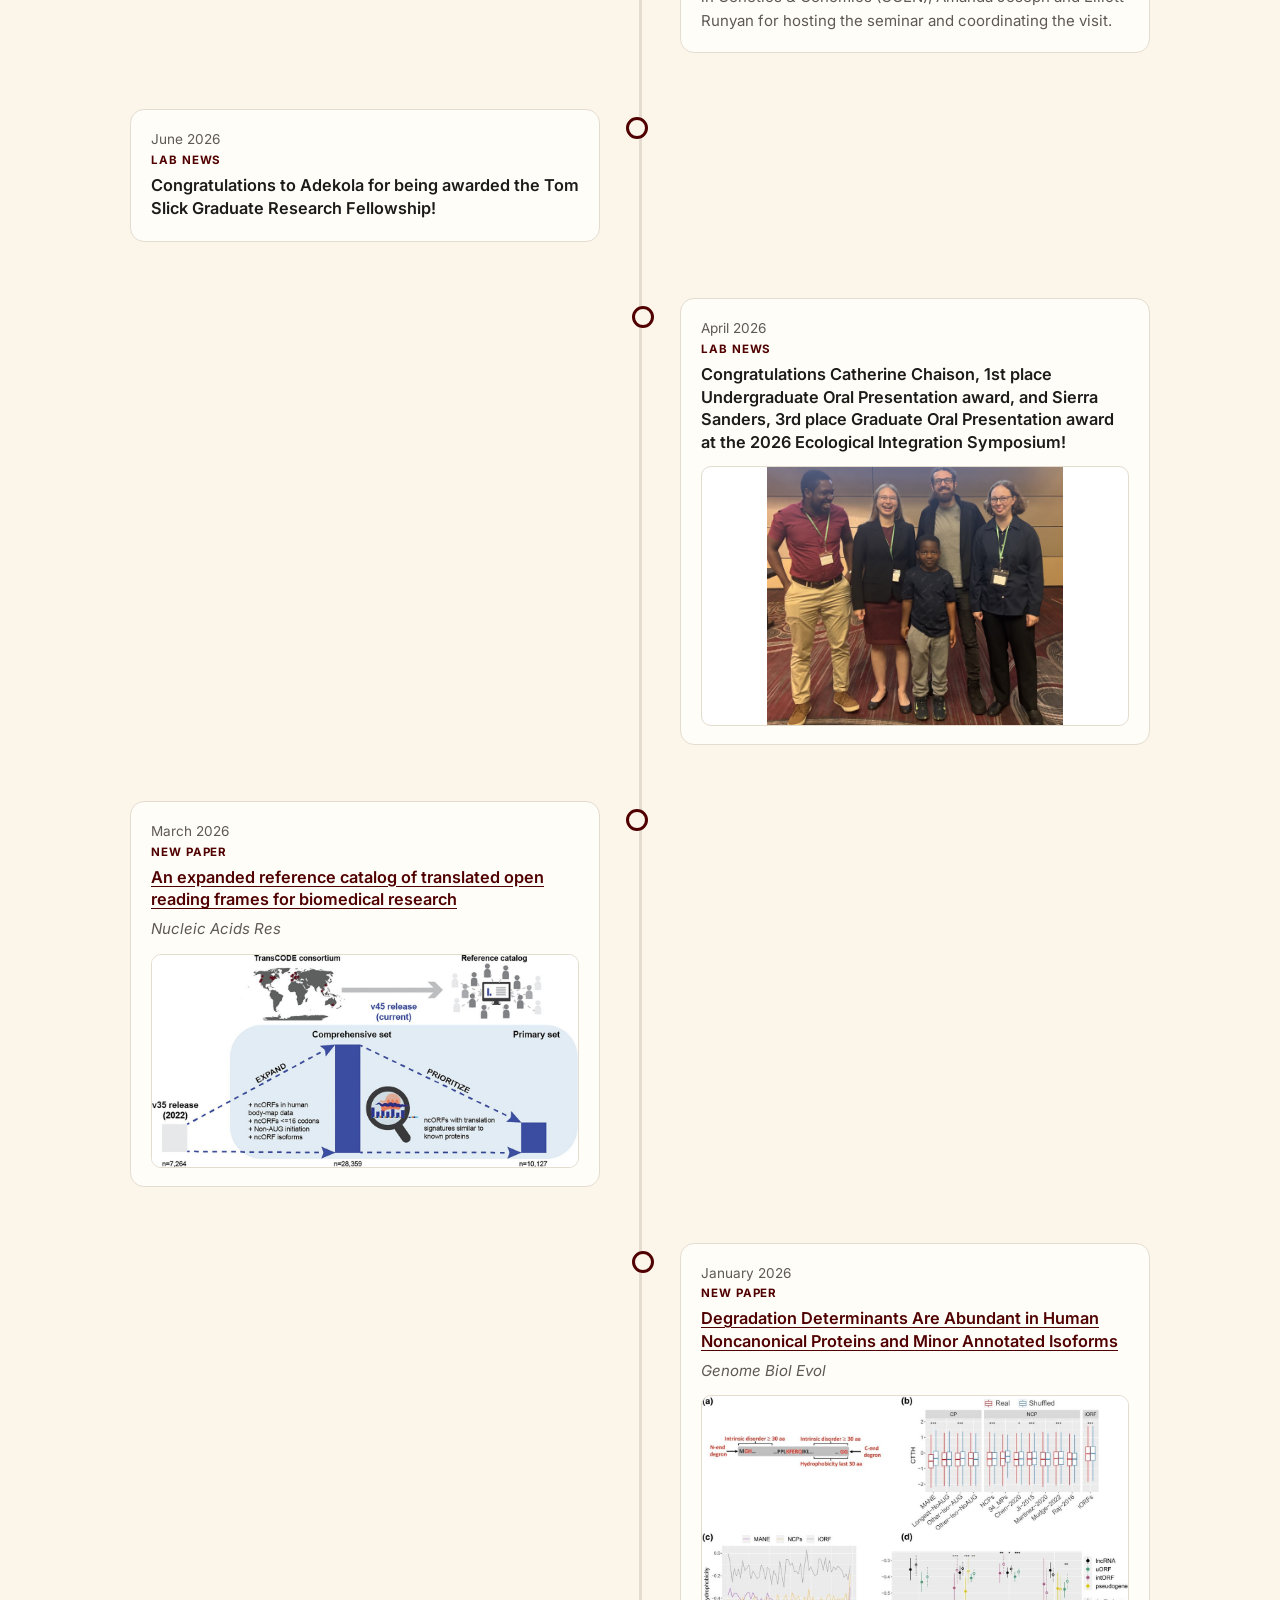
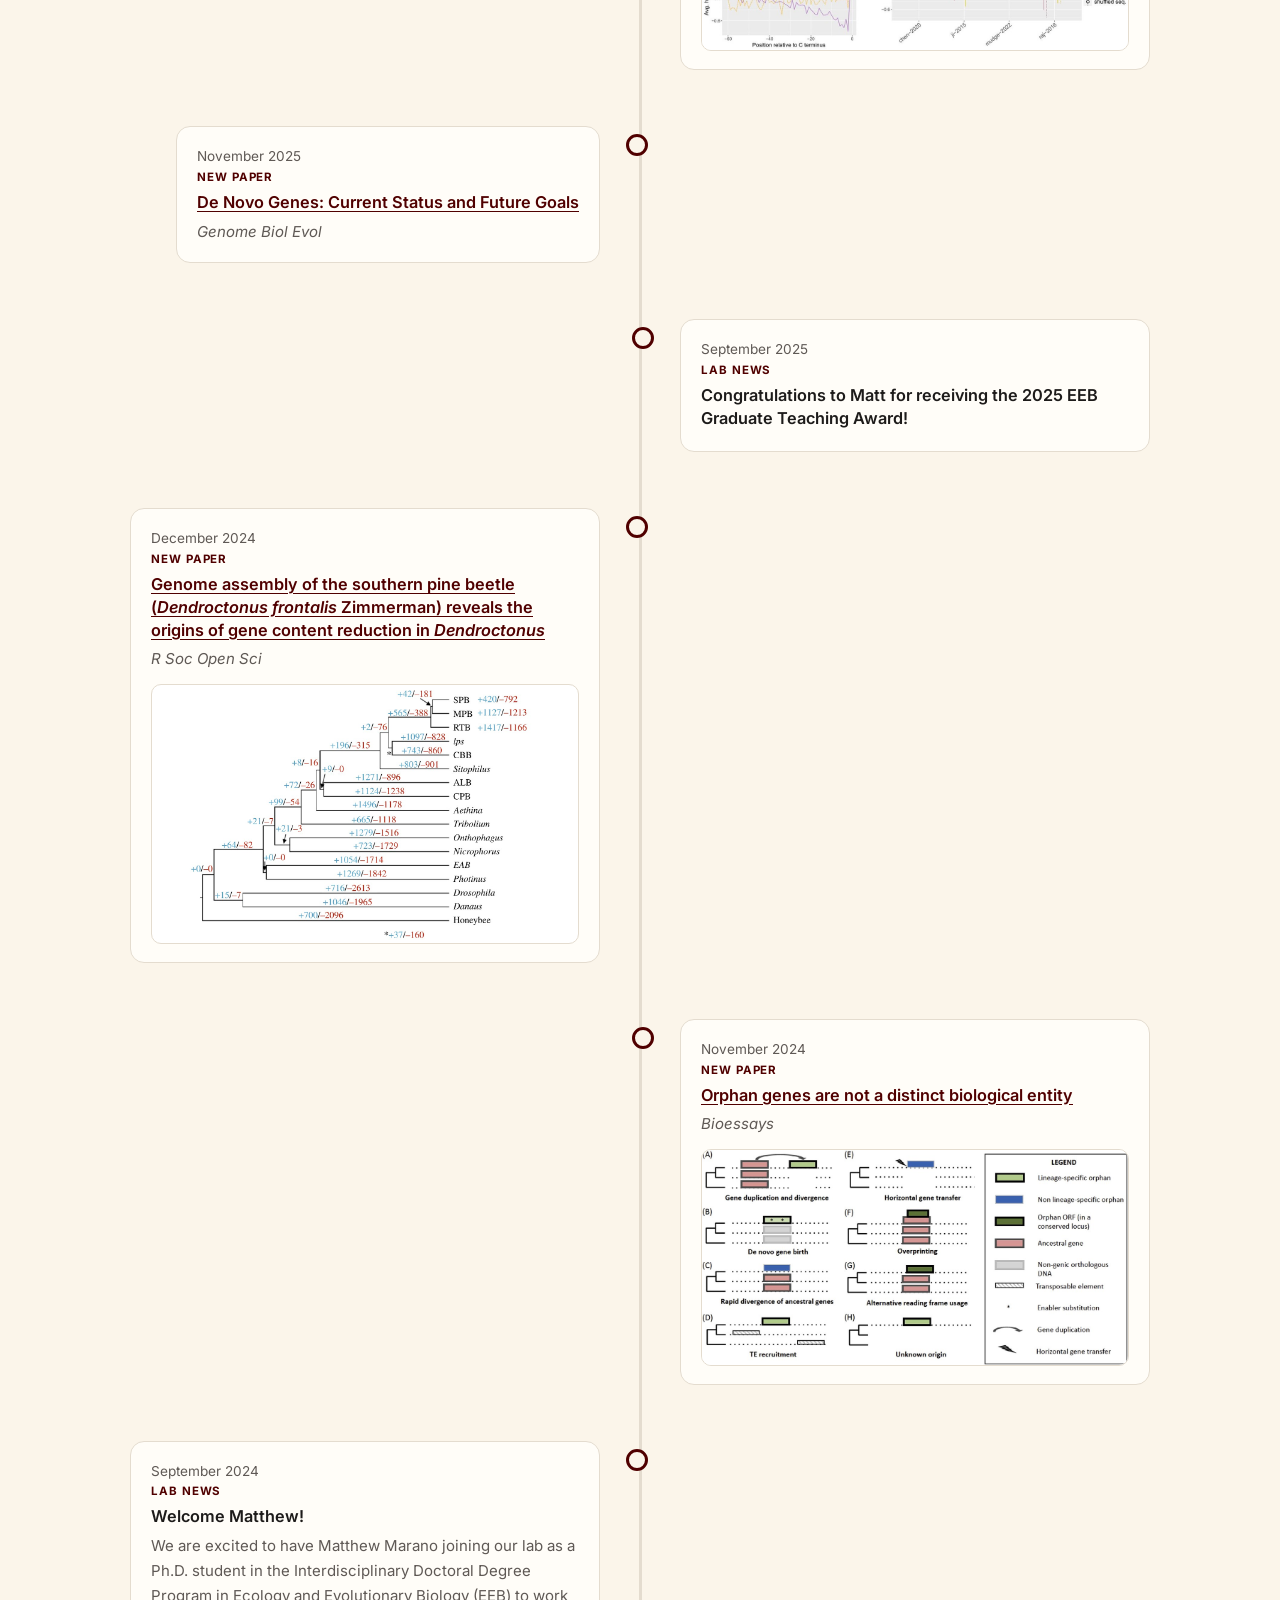
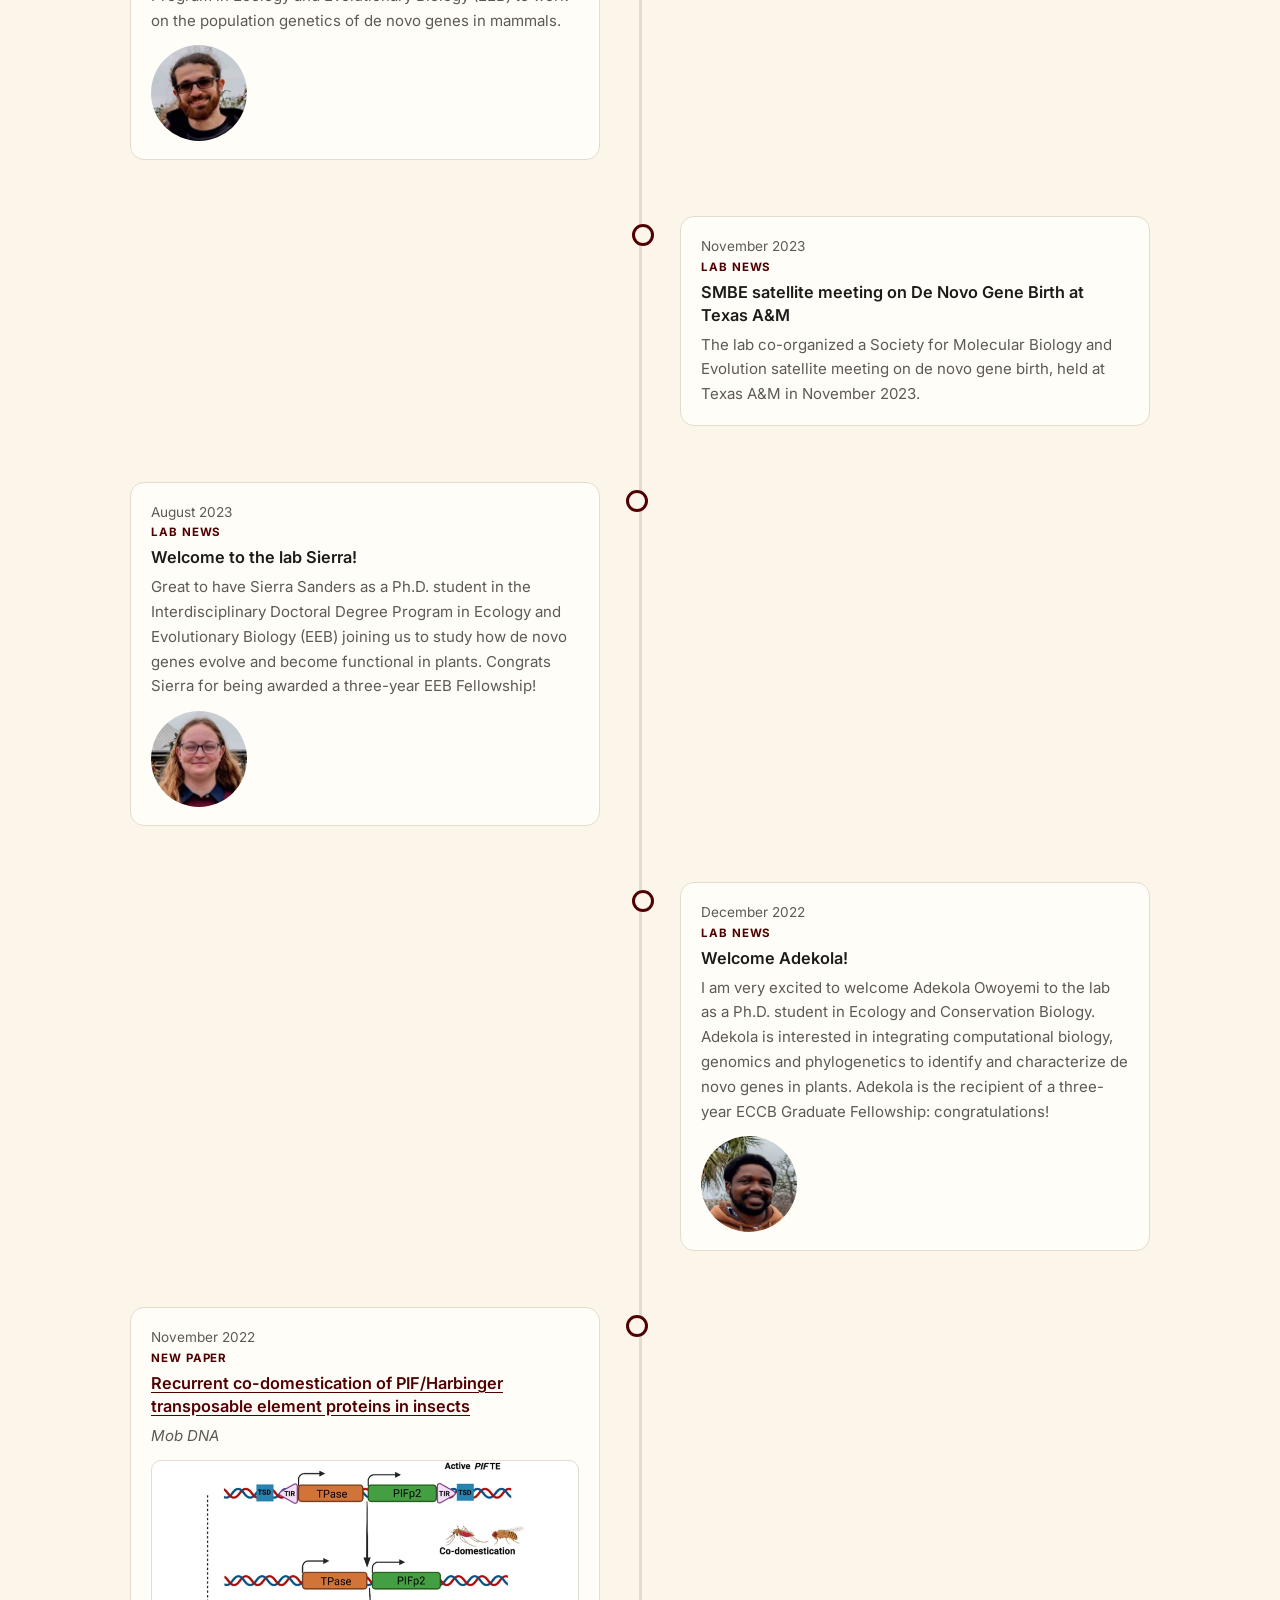
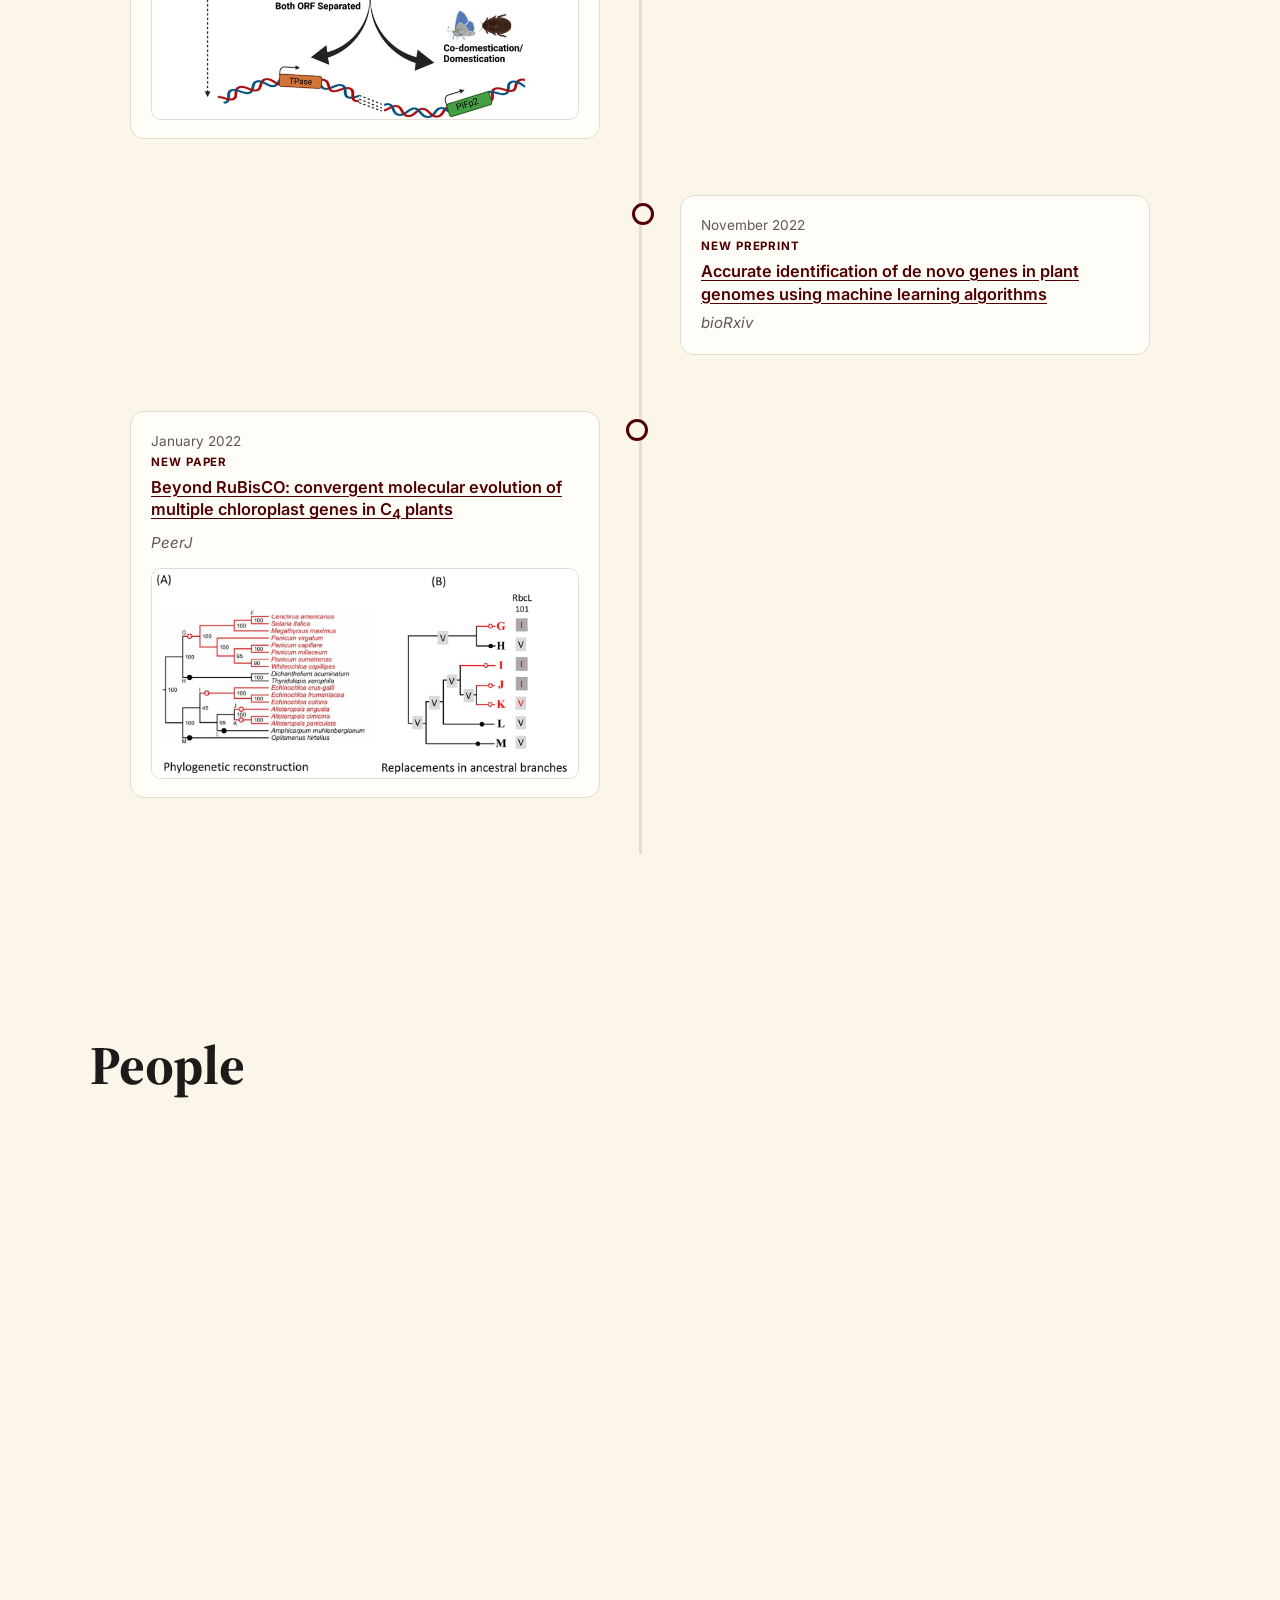
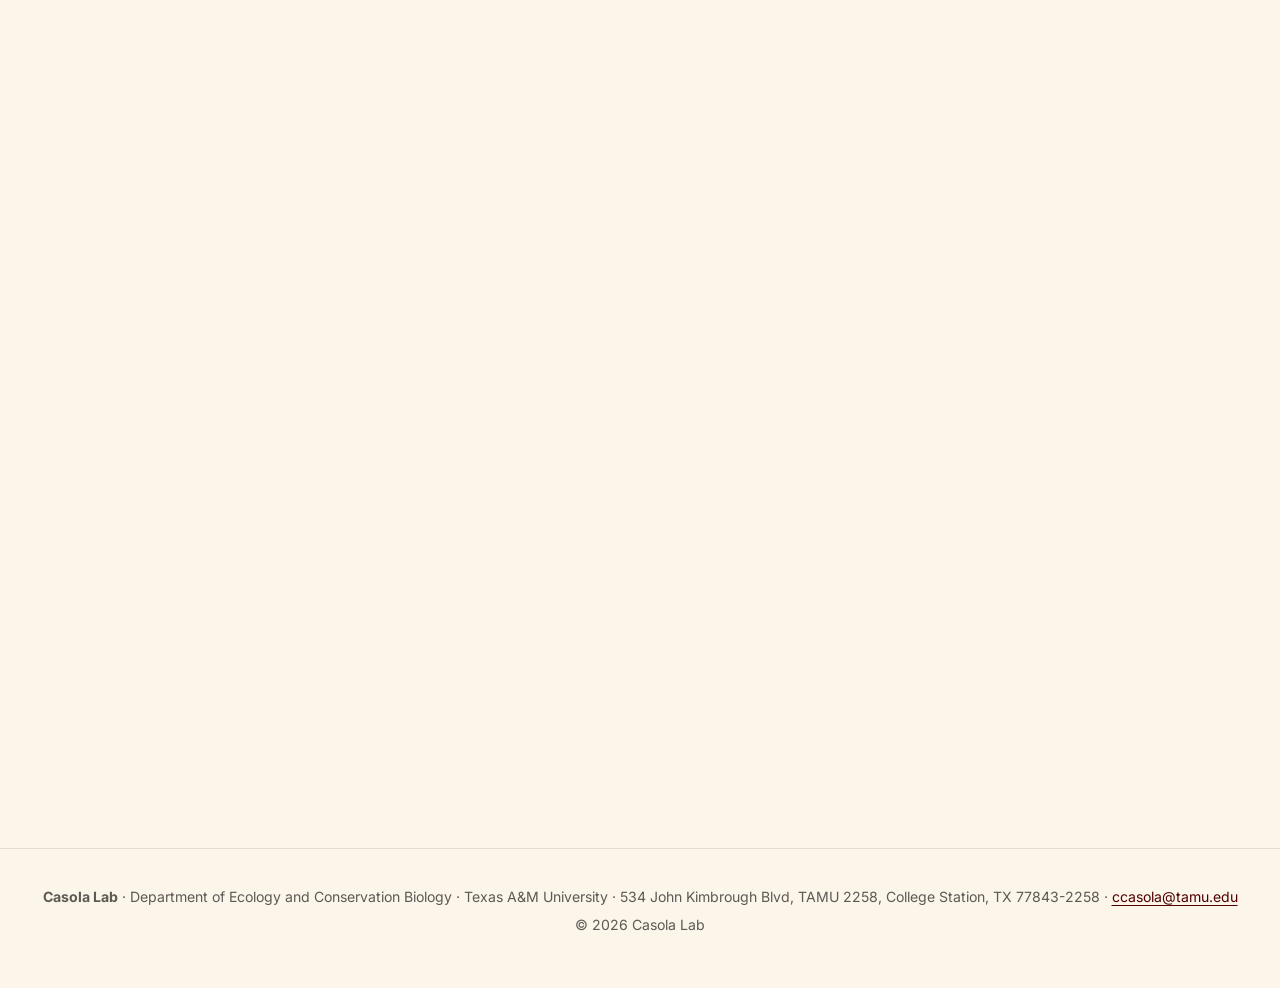
==== commit f7f93613: "Menu: drop Model, add Publications" ====
--- a/index.html
+++ b/index.html
@@ -16,8 +16,8 @@
 <header class="bar">
   <a class="brand" href="#top"><img class="brand-logo" src="assets/img/logos/tamu.png" alt="Texas A&amp;M University" width="34" height="34">Casola <span>Lab</span></a>
   <nav>
-    <a href="#model">Model</a>
     <a href="#research">Research</a>
+    <a href="publications.html">Publications</a>
     <a href="#news">News</a>
     <a href="#people">People</a>
     <a href="#join">Join</a>
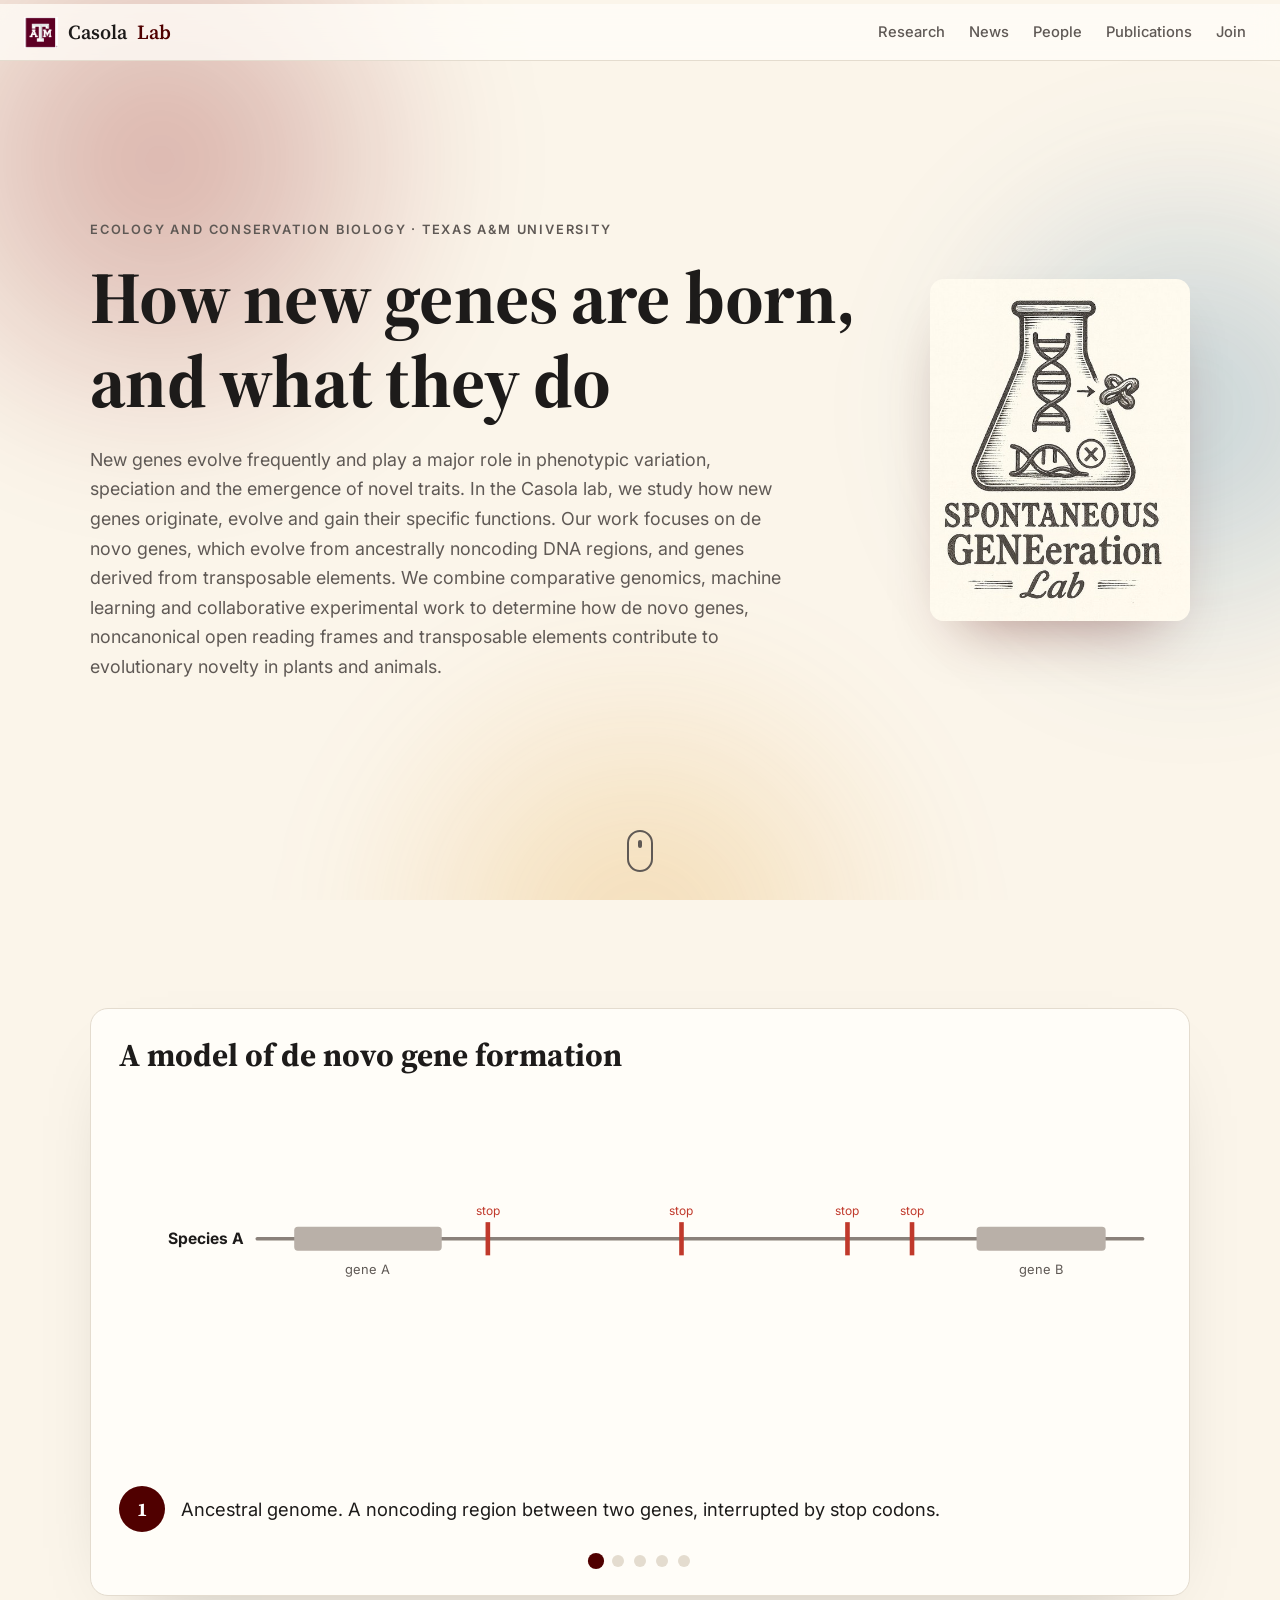
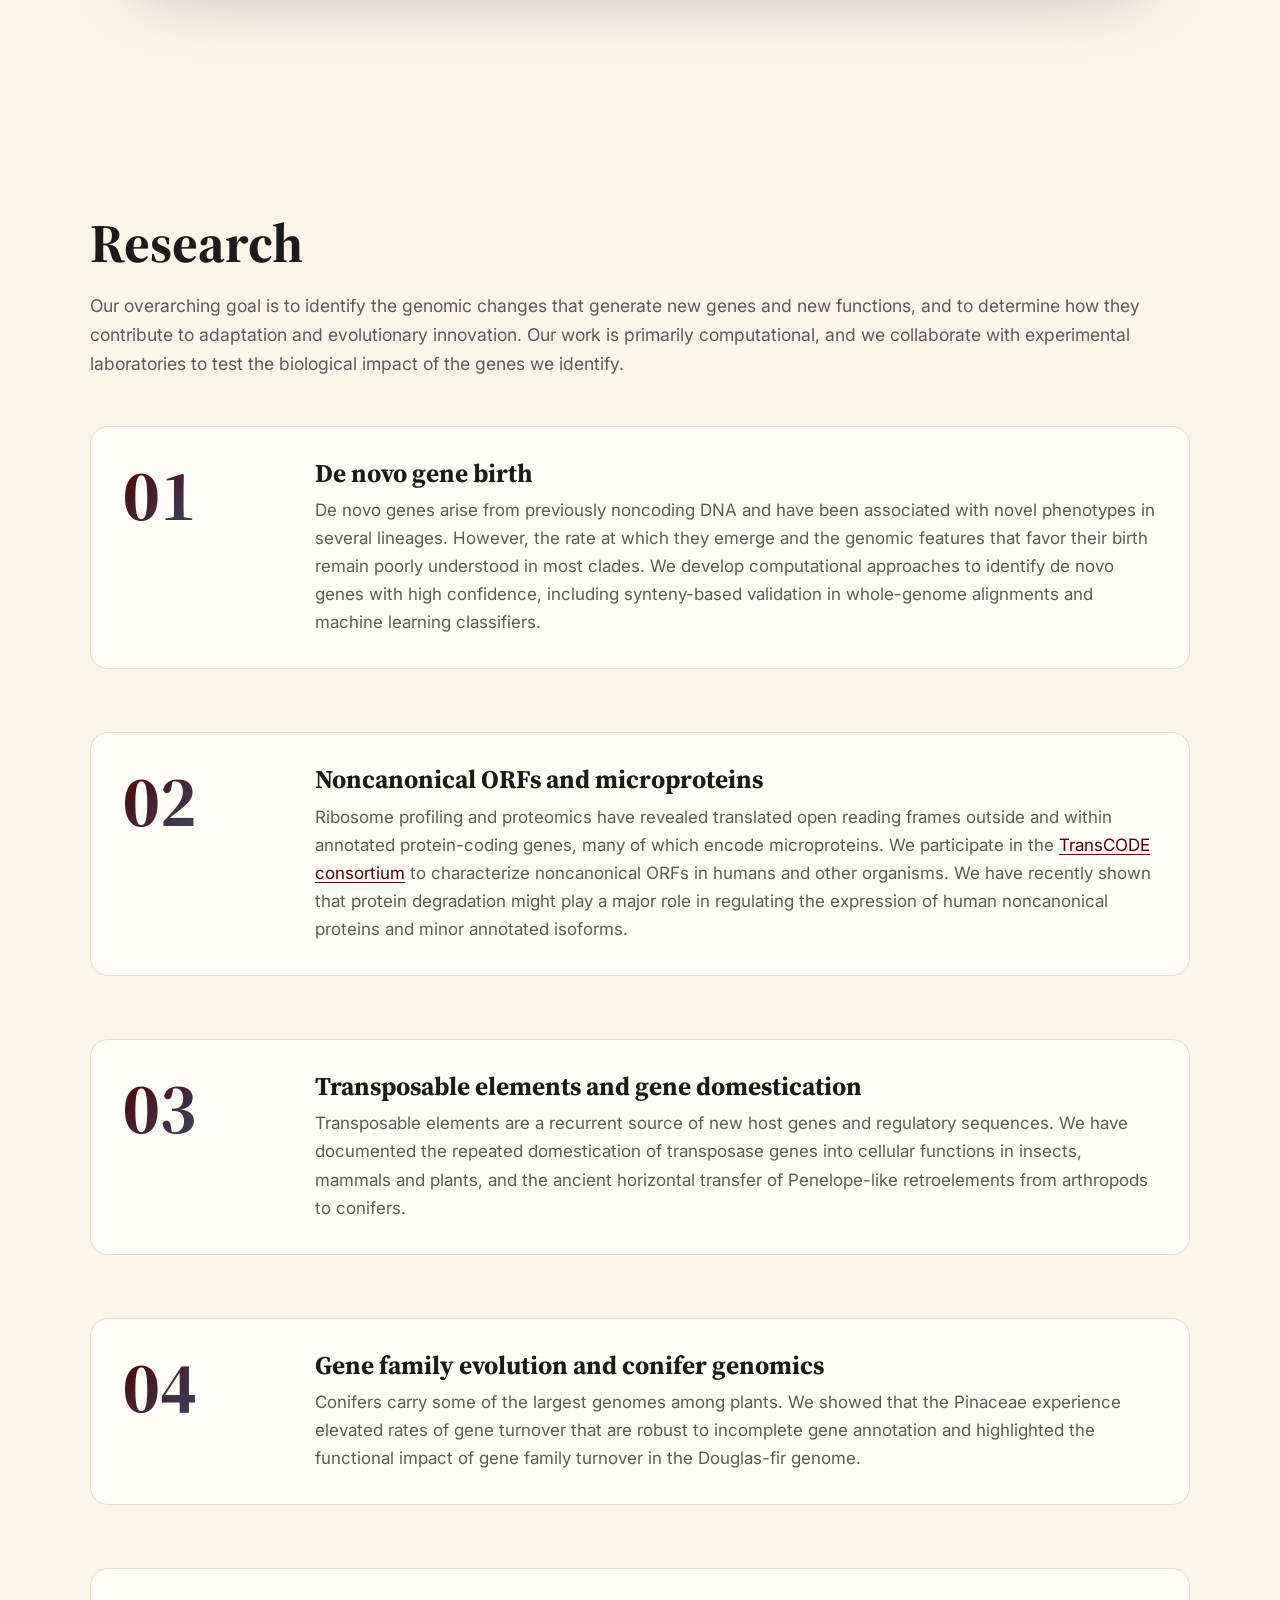
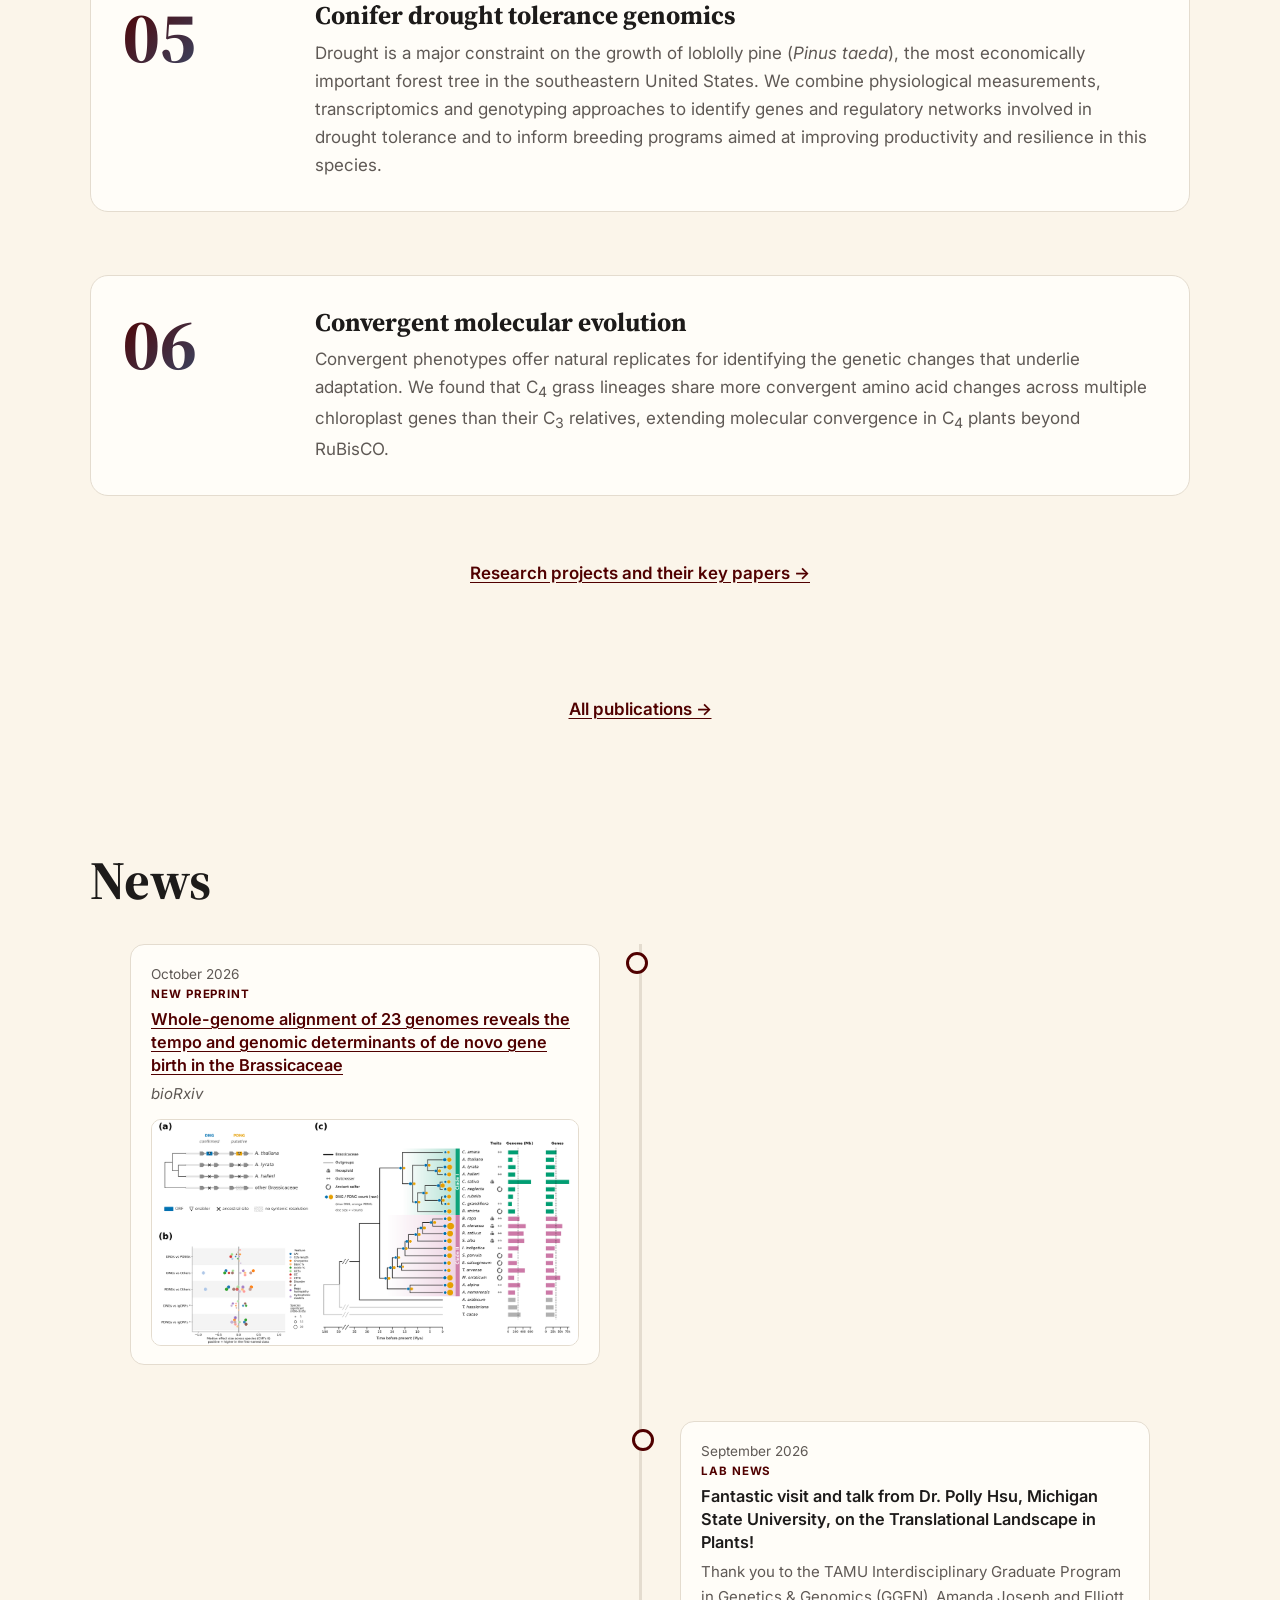
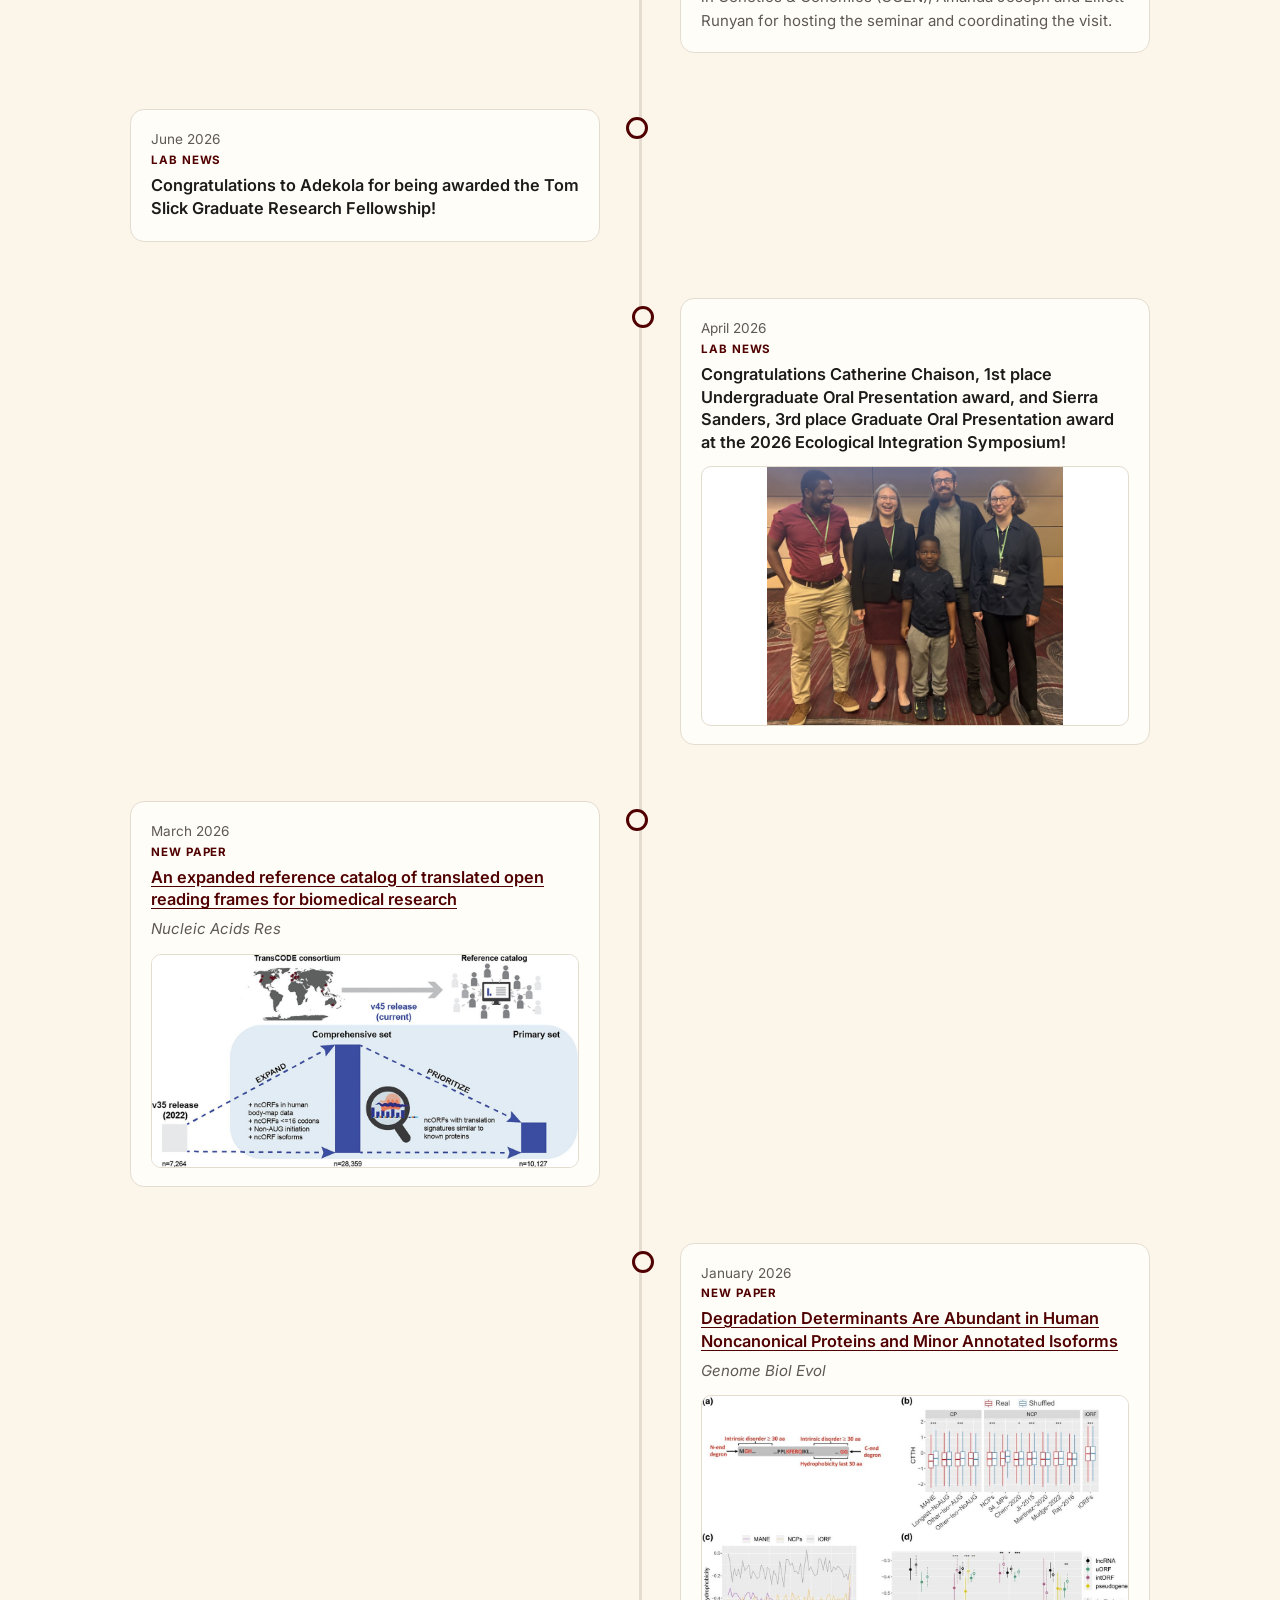
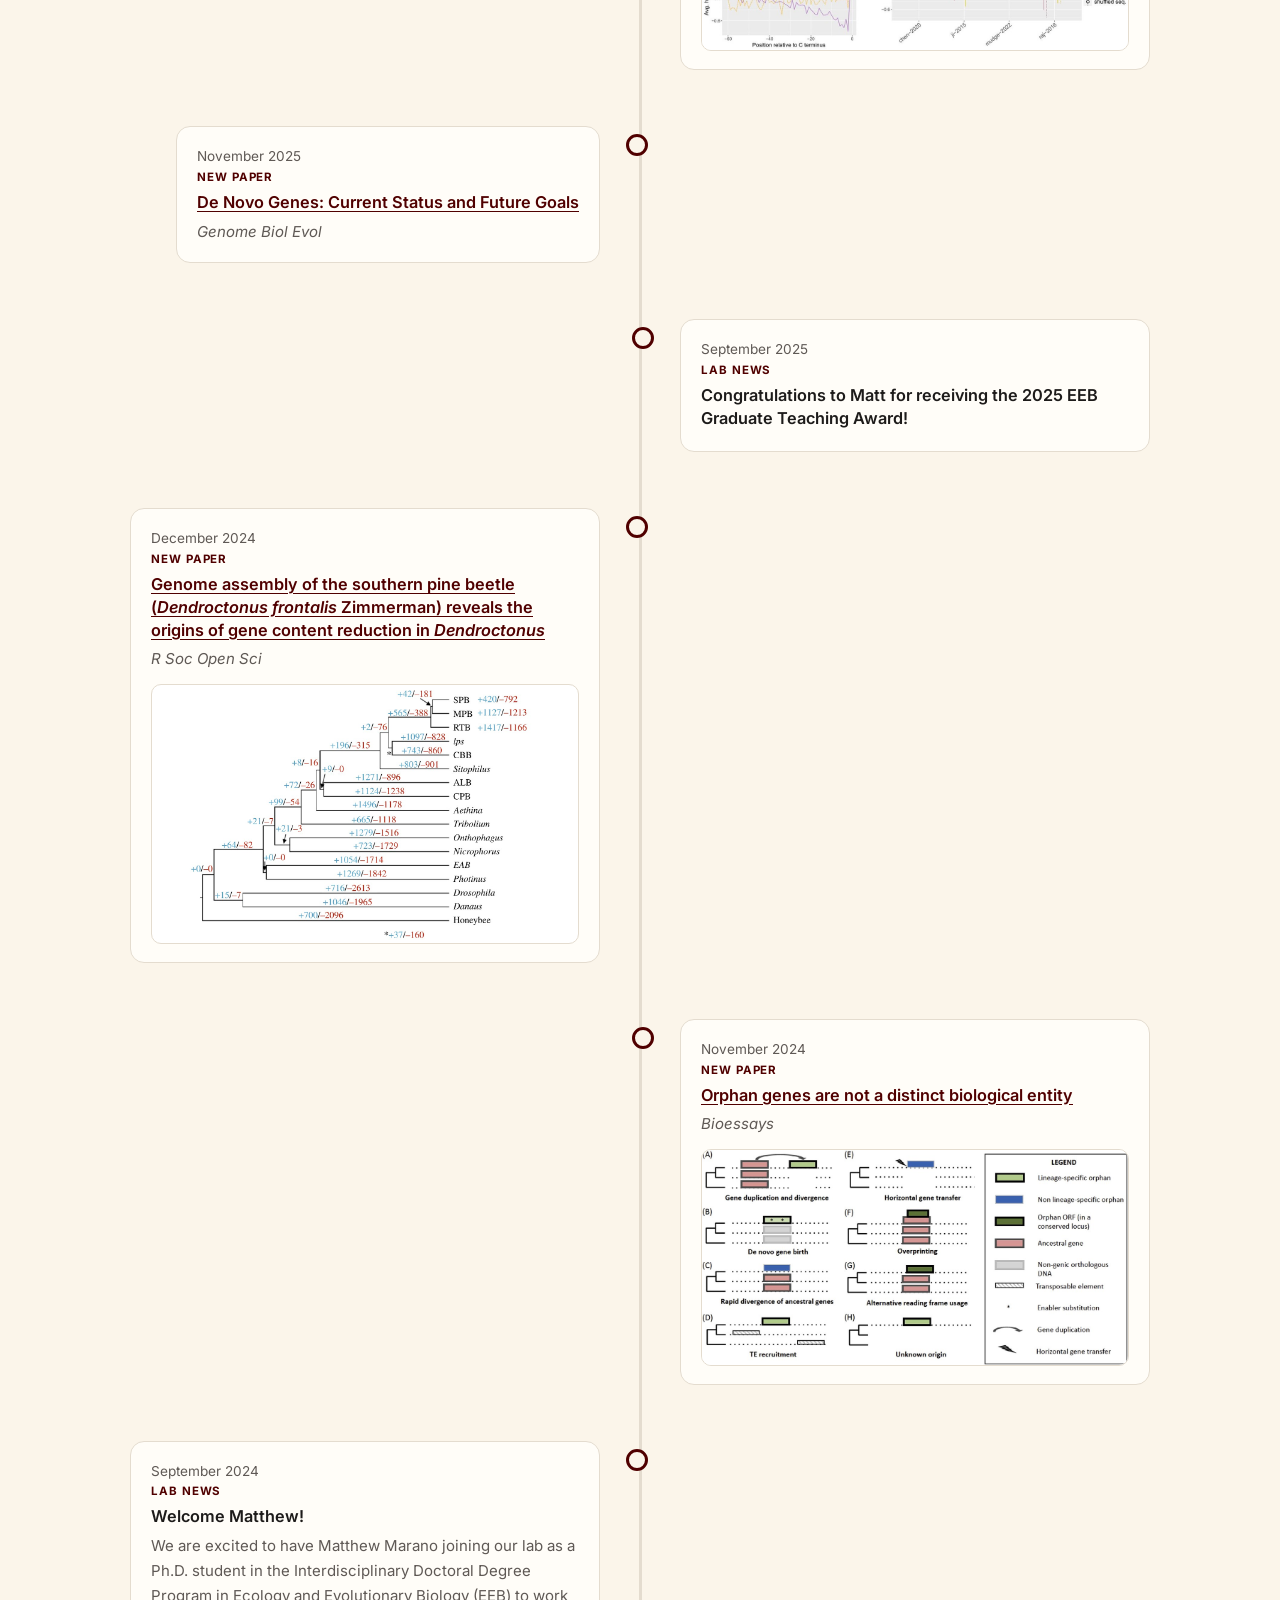
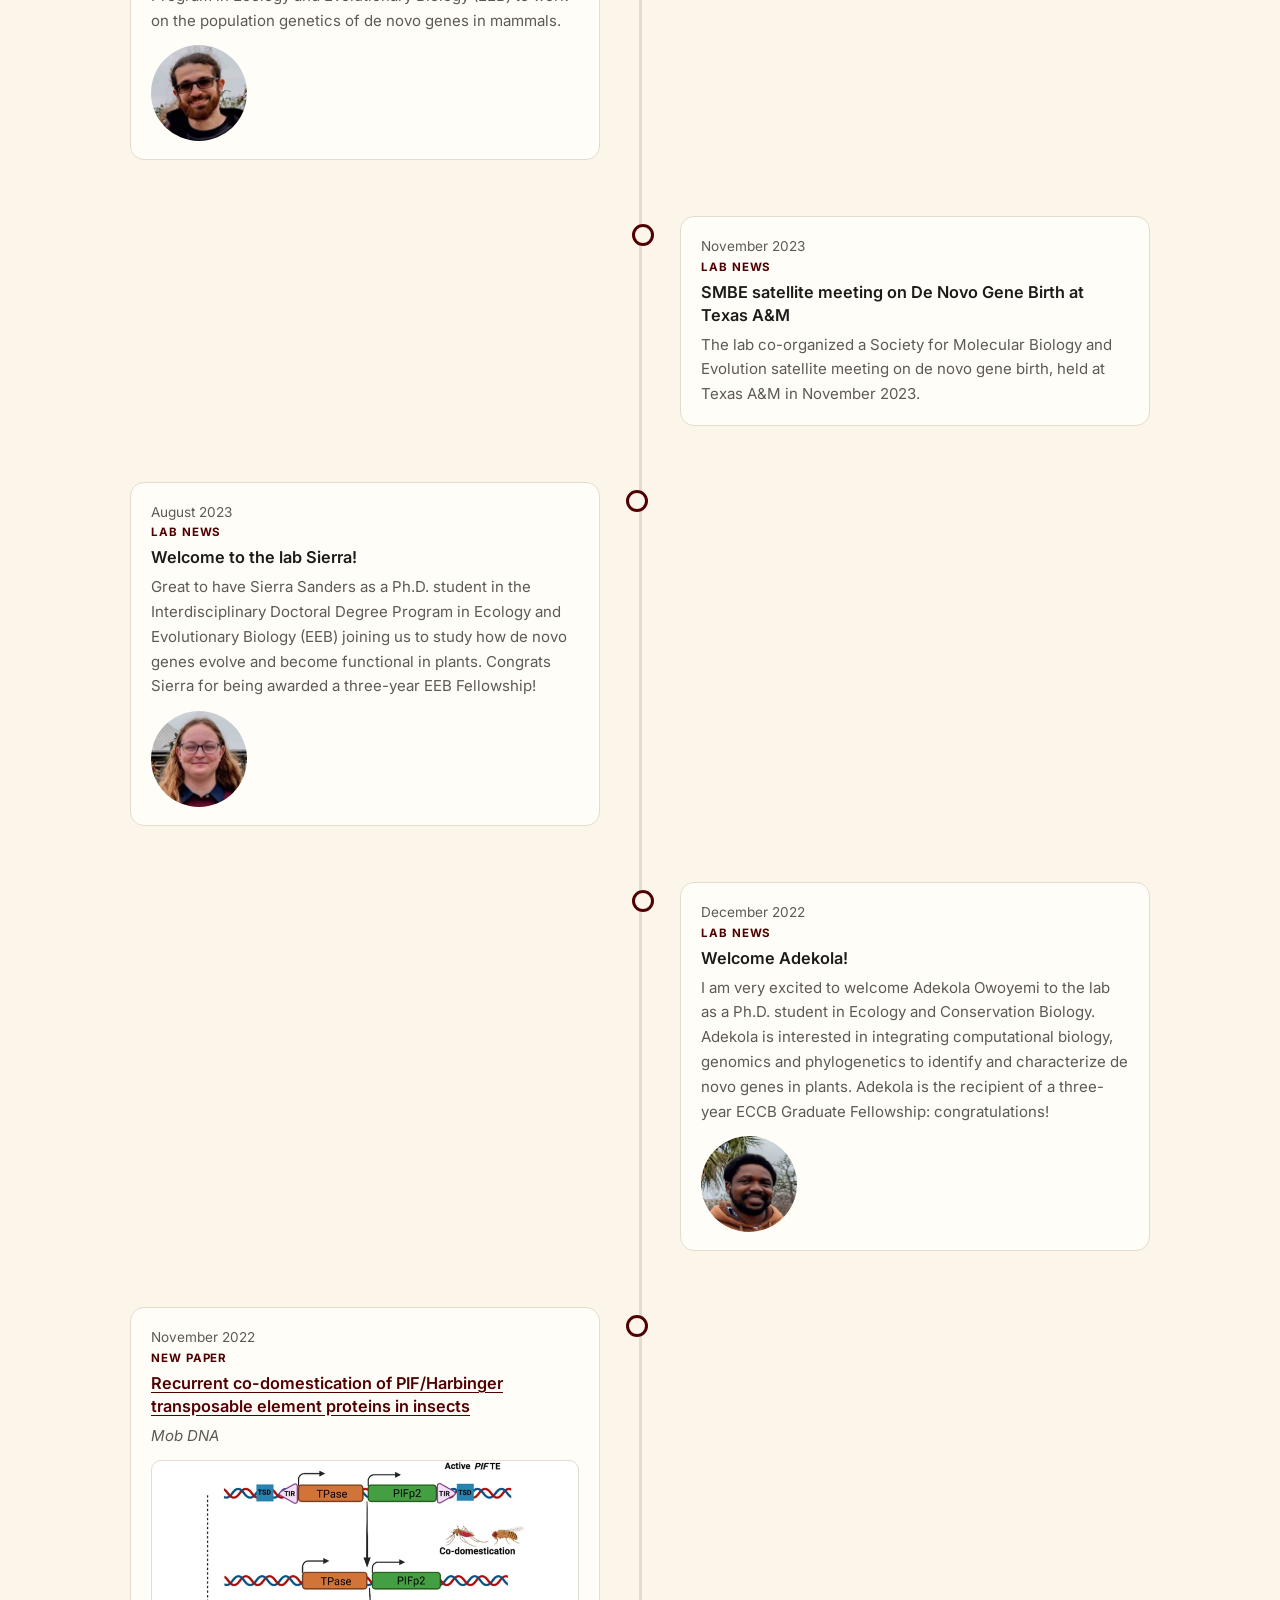
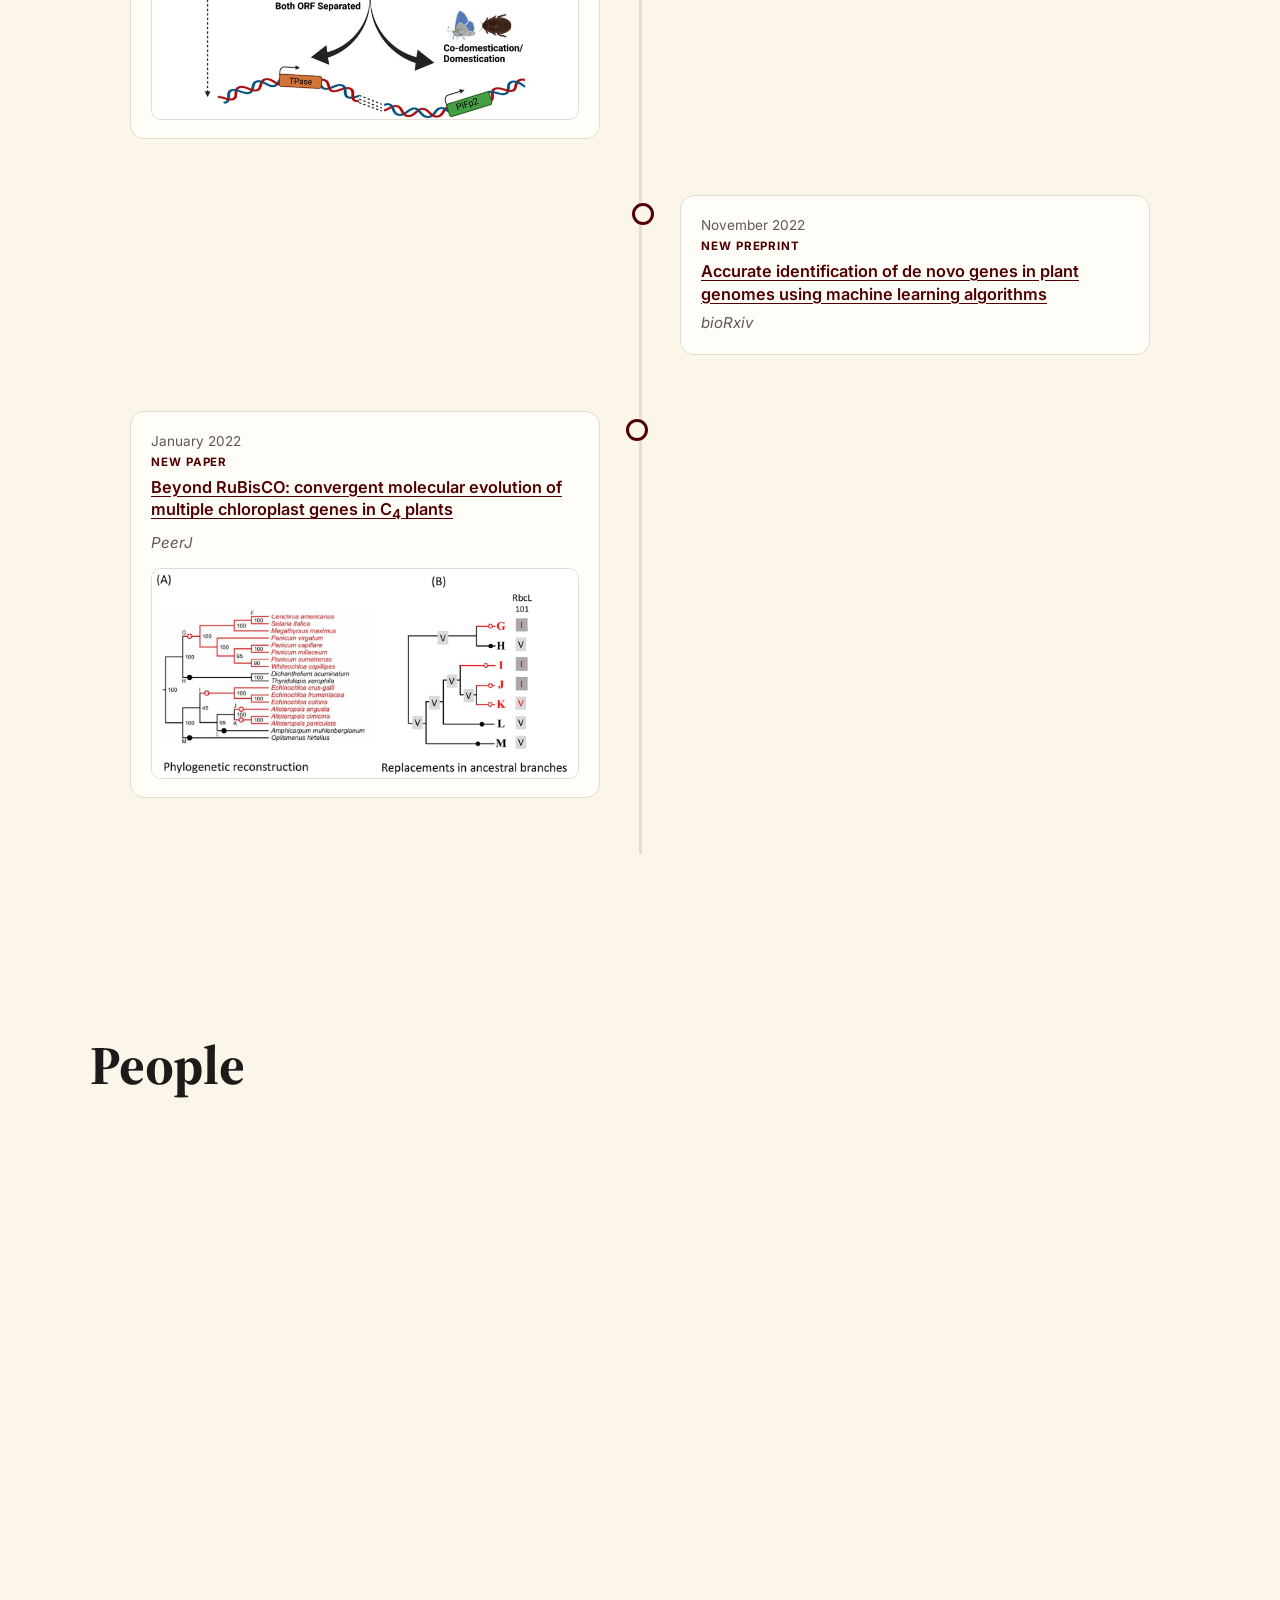
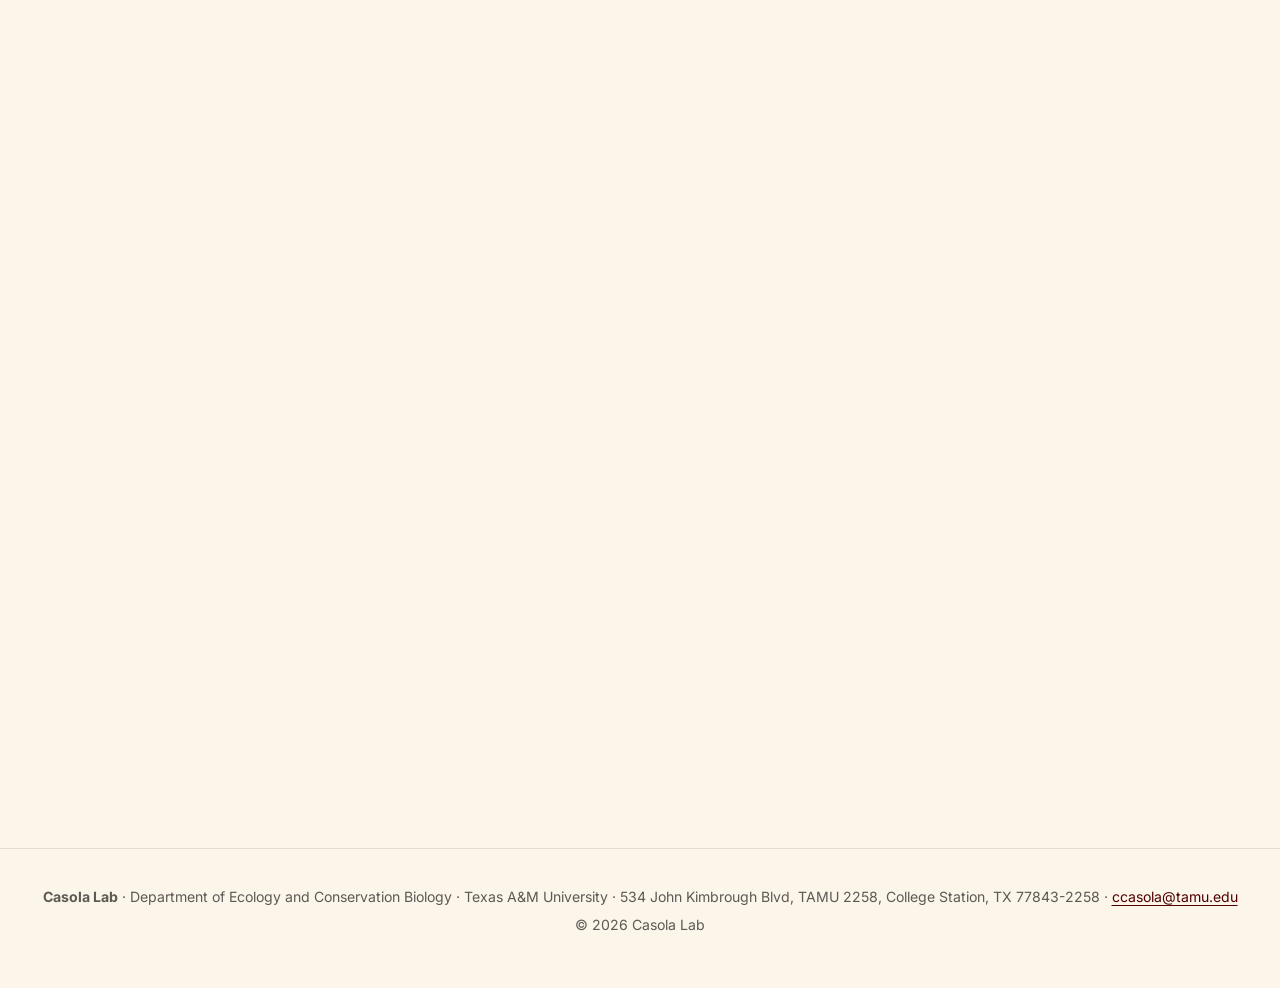
==== commit b55a51a3: "Menu: move Publications after People" ====
--- a/index.html
+++ b/index.html
@@ -17,9 +17,9 @@
   <a class="brand" href="#top"><img class="brand-logo" src="assets/img/logos/tamu.png" alt="Texas A&amp;M University" width="34" height="34">Casola <span>Lab</span></a>
   <nav>
     <a href="#research">Research</a>
-    <a href="publications.html">Publications</a>
     <a href="#news">News</a>
     <a href="#people">People</a>
+    <a href="publications.html">Publications</a>
     <a href="#join">Join</a>
   </nav>
 </header>
